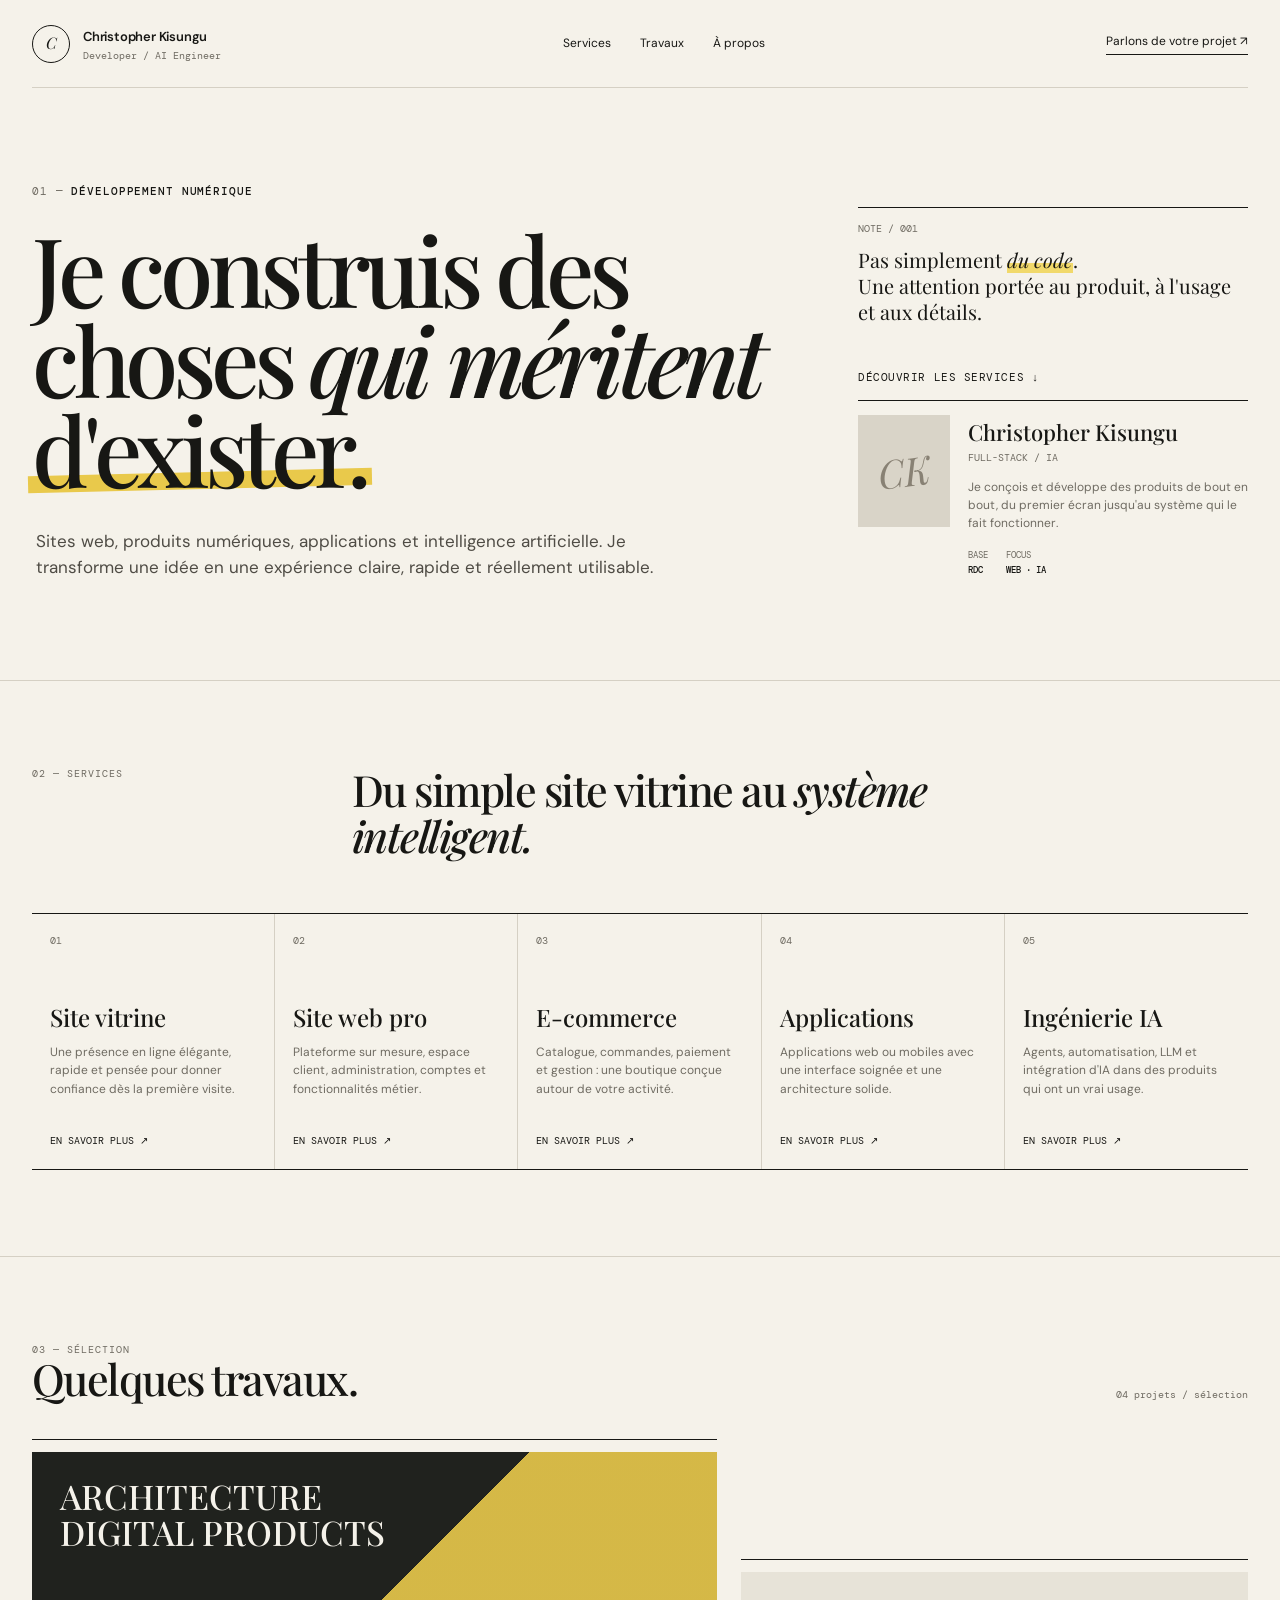
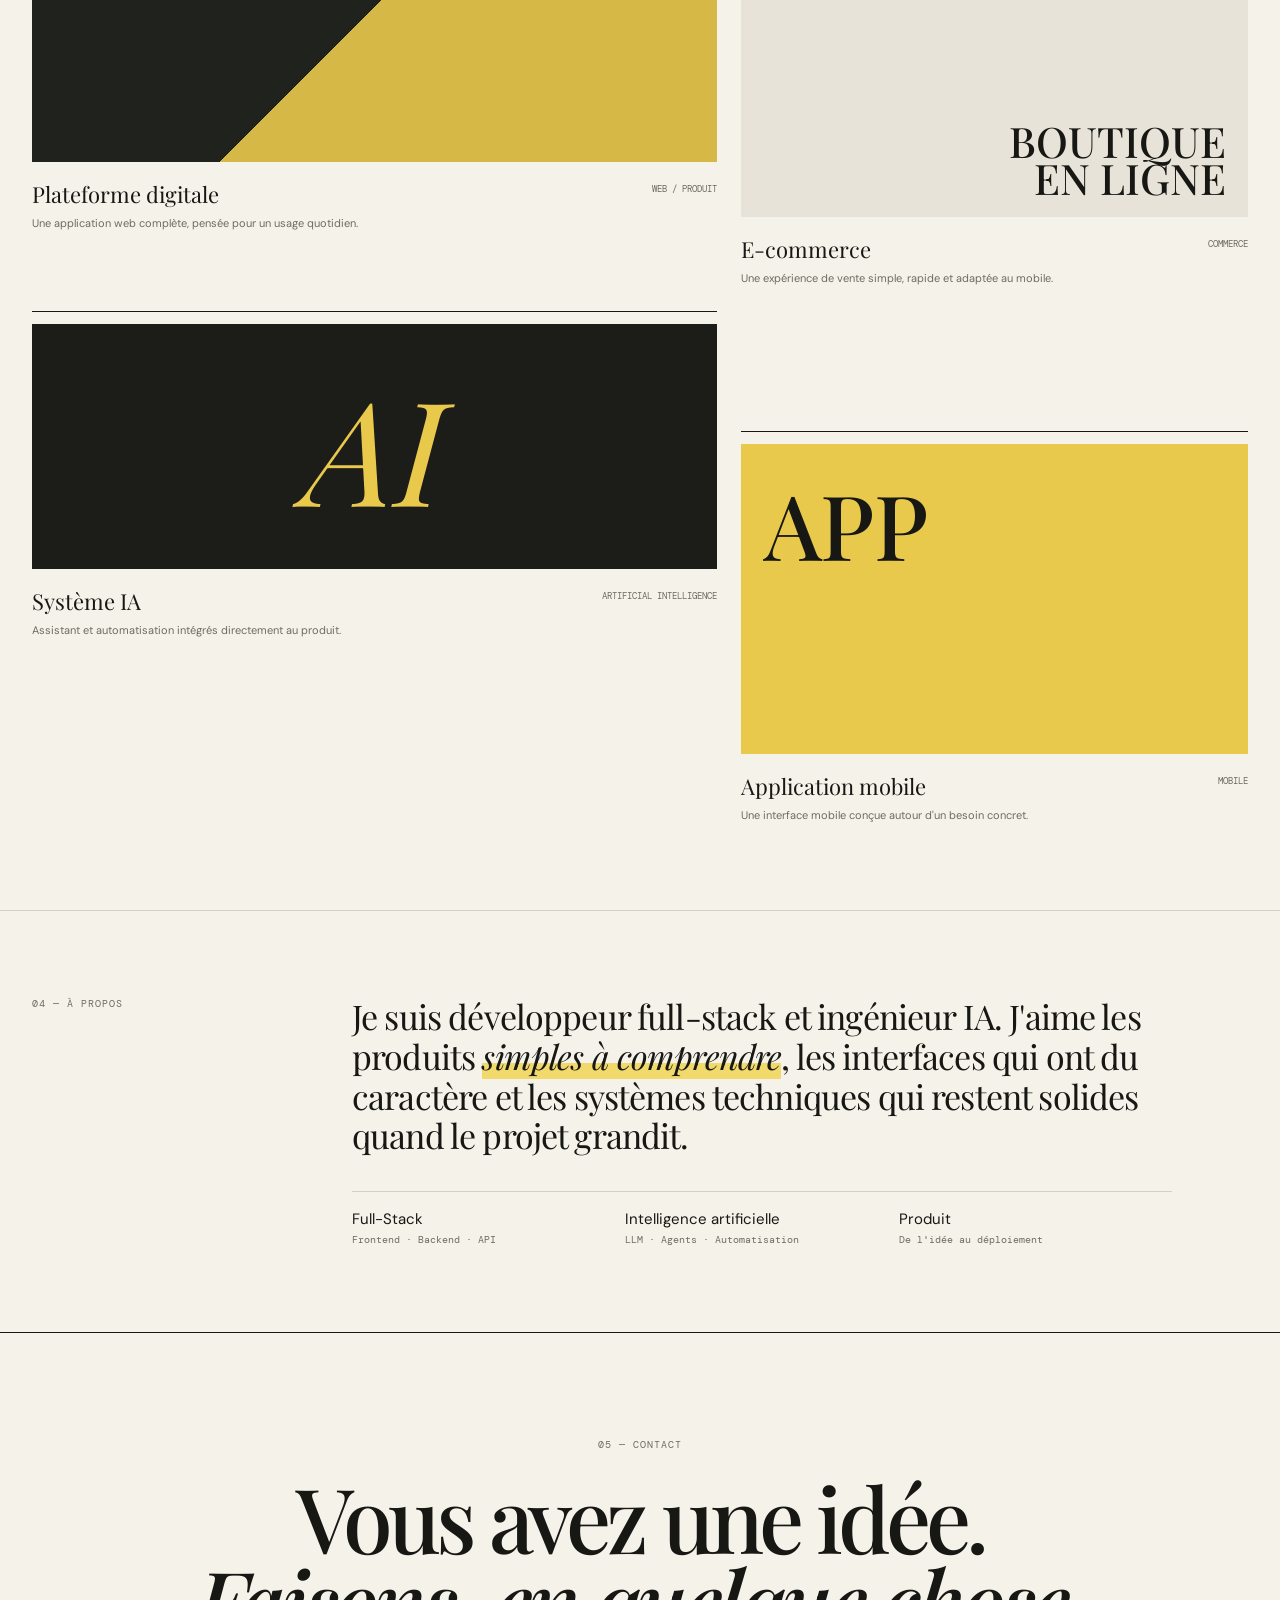
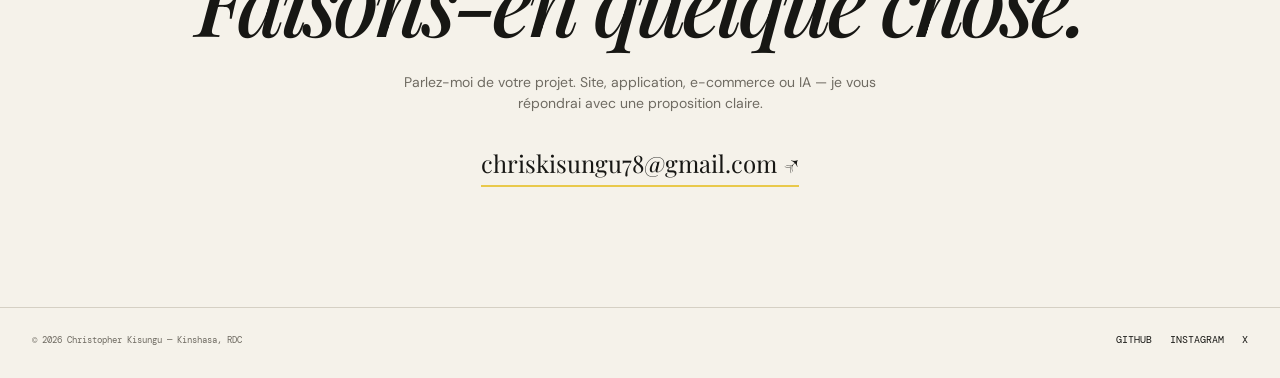
==== index.html @ 14d4ccf5 "feat: 0.1" ====
<!DOCTYPE html>
<html lang="fr">
<head>
<meta charset="UTF-8">
<meta name="viewport" content="width=device-width, initial-scale=1.0">
<meta name="description" content="Christopher Kisungu — Développeur & Ingénieur IA. Sites web, e-commerce, applications et systèmes intelligents.">
<title>Christopher Kisungu — Developer & AI Engineer</title>
<link rel="preconnect" href="https://fonts.googleapis.com">
<link rel="preconnect" href="https://fonts.gstatic.com" crossorigin>
<link href="https://fonts.googleapis.com/css2?family=DM+Mono:wght@400;500&family=DM+Sans:wght@400;500;600&family=Playfair+Display:ital,wght@0,500;0,600;1,500;1,600&display=swap" rel="stylesheet">
<link rel="stylesheet" href="/services/styles.css">
</head>
<body>

<header class="container nav">
  <a href="#" class="signature">
    <span class="monogram">C</span>
    <span><strong>Christopher Kisungu</strong><span>Developer / AI Engineer</span></span>
  </a>
  <nav class="navlinks">
    <a href="#services">Services</a>
    <a href="#work">Travaux</a>
    <a href="#about">À propos</a>
  </nav>
  <a class="nav-contact" href="#contact">Parlons de votre projet ↗</a>
</header>

<main>
  <section class="container hero">
    <div class="hero-grid">
      <div>
        <div class="overline">01 — <b>Développement numérique</b></div>
        <h1>Je construis des choses <em>qui méritent</em> <span class="highlight">d'exister.</span></h1>
        <p class="intro">
          Sites web, produits numériques, applications et intelligence artificielle.
          Je transforme une idée en une expérience claire, rapide et réellement utilisable.
        </p>
      </div>

      <aside class="hero-side">
        <div class="note">
          <div class="num">NOTE / 001</div>
          <p>Pas simplement <em>du code</em>.<br>Une attention portée au produit, à l'usage et aux détails.</p>
        </div>
        <a class="arrow-link" href="#services">Découvrir les services ↓</a>
        <div class="profile-wrap">
          <div class="profile">
            <div class="portrait"></div>
            <div>
              <h2>Christopher Kisungu</h2>
              <div class="role">Full-Stack / IA</div>
              <p>Je conçois et développe des produits de bout en bout, du premier écran jusqu'au système qui le fait fonctionner.</p>
              <div class="profile-meta">
                <div>BASE<strong>RDC</strong></div>
                <div>FOCUS<strong>WEB · IA</strong></div>
              </div>
            </div>
          </div>
        </div>
      </aside>
    </div>
  </section>

  <section class="section" id="services">
    <div class="container">
      <div class="section-intro">
        <div class="label">02 — Services</div>
        <h2 class="section-title">Du simple site vitrine au <em>système intelligent.</em></h2>
      </div>

      <div class="services">
        <article class="service">
          <div class="service-num">01</div>
          <h3>Site vitrine</h3>
          <p>Une présence en ligne élégante, rapide et pensée pour donner confiance dès la première visite.</p>
          <div class="service-link"><a href="services/site-vitrine.html">EN SAVOIR PLUS ↗</a></div>
        </article>
        <article class="service">
          <div class="service-num">02</div>
          <h3>Site web pro</h3>
          <p>Plateforme sur mesure, espace client, administration, comptes et fonctionnalités métier.</p>
          <div class="service-link"><a href="services/site-web-pro.html">EN SAVOIR PLUS ↗</a></div>
        </article>
        <article class="service">
          <div class="service-num">03</div>
          <h3>E-commerce</h3>
          <p>Catalogue, commandes, paiement et gestion : une boutique conçue autour de votre activité.</p>
          <div class="service-link"><a href="services/e-commerce.html">EN SAVOIR PLUS ↗</a></div>
        </article>
        <article class="service">
          <div class="service-num">04</div>
          <h3>Applications</h3>
          <p>Applications web ou mobiles avec une interface soignée et une architecture solide.</p>
          <div class="service-link"><a href="services/applications.html">EN SAVOIR PLUS ↗</a></div>
        </article>
        <article class="service">
          <div class="service-num">05</div>
          <h3>Ingénierie IA</h3>
          <p>Agents, automatisation, LLM et intégration d'IA dans des produits qui ont un vrai usage.</p>
          <div class="service-link"><a href="services/ingenierie-ia.html">EN SAVOIR PLUS ↗</a></div>
        </article>
      </div>
    </div>
  </section>

  <section class="section" id="work">
    <div class="container">
      <div class="work-head">
        <div>
          <div class="label">03 — Sélection</div>
          <h2 class="section-title">Quelques travaux.</h2>
        </div>
        <div class="work-count">04 projets / sélection</div>
      </div>

      <div class="projects">
        <article class="project">
          <div class="project-art art-one"></div>
          <div class="project-info">
            <div><div class="project-title">Plateforme digitale</div><div class="project-desc">Une application web complète, pensée pour un usage quotidien.</div></div>
            <div class="project-type">Web / Produit</div>
          </div>
        </article>
        <article class="project">
          <div class="project-art art-two"></div>
          <div class="project-info">
            <div><div class="project-title">E-commerce</div><div class="project-desc">Une expérience de vente simple, rapide et adaptée au mobile.</div></div>
            <div class="project-type">Commerce</div>
          </div>
        </article>
        <article class="project">
          <div class="project-art art-three"></div>
          <div class="project-info">
            <div><div class="project-title">Système IA</div><div class="project-desc">Assistant et automatisation intégrés directement au produit.</div></div>
            <div class="project-type">Artificial intelligence</div>
          </div>
        </article>
        <article class="project">
          <div class="project-art art-four"></div>
          <div class="project-info">
            <div><div class="project-title">Application mobile</div><div class="project-desc">Une interface mobile conçue autour d'un besoin concret.</div></div>
            <div class="project-type">Mobile</div>
          </div>
        </article>
      </div>
    </div>
  </section>

  <section class="section" id="about">
    <div class="container about">
      <div class="label">04 — À propos</div>
      <div class="about-copy">
        <p>
          Je suis développeur full-stack et ingénieur IA. J'aime les produits
          <em>simples à comprendre</em>, les interfaces qui ont du caractère et
          les systèmes techniques qui restent solides quand le projet grandit.
        </p>
        <div class="facts">
          <div class="fact"><strong>Full-Stack</strong>Frontend · Backend · API</div>
          <div class="fact"><strong>Intelligence artificielle</strong>LLM · Agents · Automatisation</div>
          <div class="fact"><strong>Produit</strong>De l'idée au déploiement</div>
        </div>
      </div>
    </div>
  </section>

  <section class="contact" id="contact">
    <div class="container">
      <div class="label">05 — Contact</div>
      <h2>Vous avez une idée.<br><em>Faisons-en quelque chose.</em></h2>
      <p class="contact-copy">Parlez-moi de votre projet. Site, application, e-commerce ou IA — je vous répondrai avec une proposition claire.</p>
      <a class="email" href="mailto:chriskisungu78@gmail.com">chriskisungu78@gmail.com ↗</a>
    </div>
  </section>
</main>

<footer>
  <div class="container footer">
    <small>© <span id="year"></span> Christopher Kisungu — Kinshasa, RDC</small>
    <div class="socials">
      <a href="https://github.com/CNKtony">GITHUB</a>
      <a href="https://instagram.com/cnk__officiel?stkn=bmsyendseTdzcDN6&utm_-source=qr">INSTAGRAM</a>
      <a href="https://x.com/chris__cnk?s=11">X</a>
    </div>
  </div>
</footer>

<script>document.getElementById("year").textContent=new Date().getFullYear();</script>
</body>
</html>
---- services/styles.css ----
:root{
  --paper:#f5f2ea;
  --paper2:#ebe7dc;
  --ink:#171714;
  --soft:#6f6b62;
  --line:#d5d0c4;
  --yellow:#e9c94b;
  --yellow2:#f1d96b;
  --serif:"Playfair Display", Georgia, serif;
  --sans:"DM Sans", Arial, sans-serif;
  --mono:"DM Mono", monospace;
  --max:1240px;
}
*{box-sizing:border-box}
html{scroll-behavior:smooth}
body{
  margin:0;background:var(--paper);color:var(--ink);
  font-family:var(--sans);font-size:15px;line-height:1.55;
}
a{color:inherit;text-decoration:none}::selection{background:var(--yellow);color:var(--ink)}
.container{width:min(var(--max),calc(100% - 64px));margin:auto}

/* NAV */
.nav{
  height:88px;display:flex;align-items:center;justify-content:space-between;
  border-bottom:1px solid var(--line);
}
.signature{display:flex;align-items:center;gap:13px}
.monogram{
  width:38px;height:38px;border:1.5px solid var(--ink);border-radius:50%;
  display:grid;place-items:center;font-family:var(--serif);font-size:16px;font-style:italic;
}
.signature strong{font-size:13px;font-weight:600;letter-spacing:-.2px}.signature span span{display:block;color:var(--soft);font:10px var(--mono);margin-top:1px}
.navlinks{display:flex;gap:29px;font-size:12px}
.navlinks a{position:relative}
.navlinks a:after{content:"";position:absolute;left:0;bottom:-7px;width:0;height:1px;background:var(--ink);transition:.25s}
.navlinks a:hover:after{width:100%}
.nav-contact{
  border-bottom:1px solid var(--ink);padding-bottom:3px;font-size:12px
}

/* HERO */
.hero{padding:96px 0 100px}
.hero-grid{display:grid;grid-template-columns:minmax(0,1.35fr) 390px;gap:90px;align-items:end}
.overline{font:11px var(--mono);letter-spacing:.08em;text-transform:uppercase;color:var(--soft);margin-bottom:25px}
.overline b{color:var(--ink);font-weight:500}
.hero h1{
  font-family:var(--serif);font-weight:500;font-size:clamp(55px,7.5vw,105px);
  letter-spacing:-.055em;line-height:.94;margin:0;max-width:880px;
}
.hero h1 em{font-weight:500}
.highlight{
  position:relative;display:inline-block;z-index:0;
}
.highlight:after{
  content:"";position:absolute;z-index:-1;left:-4px;right:-5px;bottom:5px;height:17px;
  background:var(--yellow);transform:rotate(-1.4deg);
}
.intro{
  max-width:620px;margin:34px 0 0 4px;font-size:17px;color:#4f4c45;
}
.hero-side{padding-bottom:4px}
.note{
  border-top:1px solid var(--ink);padding-top:14px;margin-bottom:40px;
}
.note .num{font:10px var(--mono);color:var(--soft);margin-bottom:12px}
.note p{font-family:var(--serif);font-size:20px;line-height:1.3;margin:0}
.note p em{background:linear-gradient(transparent 62%,var(--yellow2) 62%)}
.arrow-link{font:11px var(--mono);text-transform:uppercase;letter-spacing:.05em}
.arrow-link:hover{opacity:.55}

/* PROFILE CARD */
.profile-wrap{margin-top:12px}
.profile{
  display:grid;grid-template-columns:92px 1fr;gap:18px;align-items:start;
  border-top:1px solid var(--ink);padding-top:14px;
}
.portrait{
  width:92px;height:112px;background:#d9d4c8;position:relative;overflow:hidden;
  display:grid;place-items:center;
}
.portrait:before{
  content:"CK";font-family:var(--serif);font-size:39px;font-style:italic;
  color:#888174;transform:rotate(-8deg);
}
.profile h2{font-family:var(--serif);font-size:22px;font-weight:500;margin:0 0 2px}
.profile .role{font:10px var(--mono);color:var(--soft);text-transform:uppercase}
.profile p{font-size:12px;color:var(--soft);margin:14px 0 0;line-height:1.5}
.profile-meta{display:flex;gap:18px;margin-top:17px;font:9px var(--mono);color:var(--soft)}
.profile-meta strong{display:block;color:var(--ink);font-weight:500;margin-top:3px}

/* SERVICES */
.section{border-top:1px solid var(--line);padding:86px 0}
.section-intro{display:grid;grid-template-columns:260px 1fr;gap:60px;margin-bottom:55px}
.label{font:10px var(--mono);text-transform:uppercase;color:var(--soft);letter-spacing:.1em}
.section-title{font-family:var(--serif);font-size:43px;line-height:1.05;font-weight:500;letter-spacing:-.035em;margin:0;max-width:700px}
.section-title em{font-weight:500}
.services{display:grid;grid-template-columns:repeat(5,1fr);border-top:1px solid var(--ink);border-bottom:1px solid var(--ink)}
.service{
  min-height:255px;padding:20px 18px 22px;border-right:1px solid var(--line);
  display:flex;flex-direction:column;transition:.25s;
}
.service:last-child{border-right:0}
.service:hover{background:#eeeadf}
.service-num{font:10px var(--mono);color:var(--soft)}
.service h3{font-family:var(--serif);font-size:24px;font-weight:500;line-height:1.05;margin:58px 0 13px}
.service p{font-size:12px;color:var(--soft);margin:0}
.service-link{margin-top:auto;padding-top:25px;font:10px var(--mono)}

/* WORK */
.work-head{display:flex;justify-content:space-between;align-items:end;margin-bottom:38px}
.work-count{font:10px var(--mono);color:var(--soft)}
.projects{display:grid;grid-template-columns:1.15fr .85fr;gap:24px}
.project{border-top:1px solid var(--ink);padding-top:12px}
.project:nth-child(2){margin-top:120px}
.project:nth-child(3){margin-top:0}
.project:nth-child(4){margin-top:120px}
.project-art{
  height:310px;background:#ddd8cc;position:relative;overflow:hidden;
}
.project:nth-child(2) .project-art,.project:nth-child(3) .project-art{height:245px}
.art-one{
  background:
  linear-gradient(135deg,transparent 50%,rgba(233,201,75,.9) 50%),
  #20221e;
}
.art-one:after{
  content:"ARCHITECTURE\A DIGITAL PRODUCTS";
  white-space:pre;font:500 34px/1.05 var(--serif);color:#f5f2ea;
  position:absolute;left:28px;top:27px;
}
.art-two{background:#e7e3d8}
.art-two:after{
  content:"BOUTIQUE\A EN LIGNE";
  white-space:pre;position:absolute;right:22px;bottom:20px;
  font:500 42px/.88 var(--serif);text-align:right;
}
.art-three{background:#1c1c19}
.art-three:after{
  content:"AI";position:absolute;left:50%;top:50%;transform:translate(-50%,-50%);
  font:italic 145px var(--serif);color:var(--yellow);
}
.art-four{background:var(--yellow)}
.art-four:after{
  content:"APP";position:absolute;left:23px;top:20px;font:500 90px var(--serif);
}
.project-info{display:flex;justify-content:space-between;gap:20px;padding:15px 0 0}
.project-title{font-family:var(--serif);font-size:22px}
.project-type{font:9px var(--mono);text-transform:uppercase;color:var(--soft);padding-top:6px}
.project-desc{font-size:11px;color:var(--soft);max-width:350px;margin-top:4px}

/* ABOUT */
.about{display:grid;grid-template-columns:260px 1fr;gap:60px}
.about-copy{max-width:820px}
.about-copy p{font-family:var(--serif);font-size:34px;line-height:1.17;letter-spacing:-.025em;margin:0 0 35px}
.about-copy p em{background:linear-gradient(transparent 66%,var(--yellow2) 66%)}
.facts{display:grid;grid-template-columns:repeat(3,1fr);border-top:1px solid var(--line);padding-top:17px}
.fact{font:10px var(--mono);color:var(--soft)}
.fact strong{display:block;color:var(--ink);font:15px var(--sans);margin-bottom:4px}

/* CONTACT */
.contact{padding:105px 0 120px;text-align:center;border-top:1px solid var(--ink)}
.contact .label{margin-bottom:24px}
.contact h2{
  font-family:var(--serif);font-weight:500;font-size:clamp(50px,7vw,92px);
  line-height:.93;letter-spacing:-.055em;margin:0 auto 30px;max-width:900px
}
.contact h2 em{font-style:italic}
.contact-copy{color:var(--soft);font-size:14px;max-width:500px;margin:auto auto 30px}
.email{
  display:inline-block;font-family:var(--serif);font-size:24px;
  border-bottom:2px solid var(--yellow);padding-bottom:3px;
}
footer{border-top:1px solid var(--line);padding:25px 0 32px}
.footer{display:flex;justify-content:space-between;align-items:center}
.footer small{font:9px var(--mono);color:var(--soft)}
.socials{display:flex;gap:18px;font:10px var(--mono)}
.socials a:hover{text-decoration:underline;text-decoration-thickness:1px}

/* RESPONSIVE */
@media(max-width:950px){
 .container{width:min(var(--max),calc(100% - 36px))}
 .navlinks{display:none}
 .hero-grid{grid-template-columns:1fr;gap:45px}
 .hero{padding:70px 0 80px}
 .hero-side{max-width:620px}
 .services{grid-template-columns:repeat(2,1fr)}
 .service:nth-child(2n){border-right:0}
 .service{border-bottom:1px solid var(--line)}
 .service:last-child{border-bottom:0}
 .projects{grid-template-columns:1fr}
 .project:nth-child(2),.project:nth-child(4){margin-top:55px}
 .section-intro,.about{grid-template-columns:1fr;gap:22px}
}
@media(max-width:600px){
 .container{width:calc(100% - 28px)}
 .nav{height:72px}.nav-contact{display:none}
 .hero h1{font-size:52px}.intro{font-size:15px}
 .services{grid-template-columns:1fr}
 .service,.service:nth-child(2n){border-right:0}
 .service{min-height:215px}
 .section{padding:65px 0}
 .section-title{font-size:35px}
 .project-art,.project:nth-child(2) .project-art,.project:nth-child(3) .project-art{height:230px}
 .about-copy p{font-size:27px}
 .facts{grid-template-columns:1fr;gap:18px}
 .footer{align-items:flex-start;flex-direction:column;gap:15px}
}
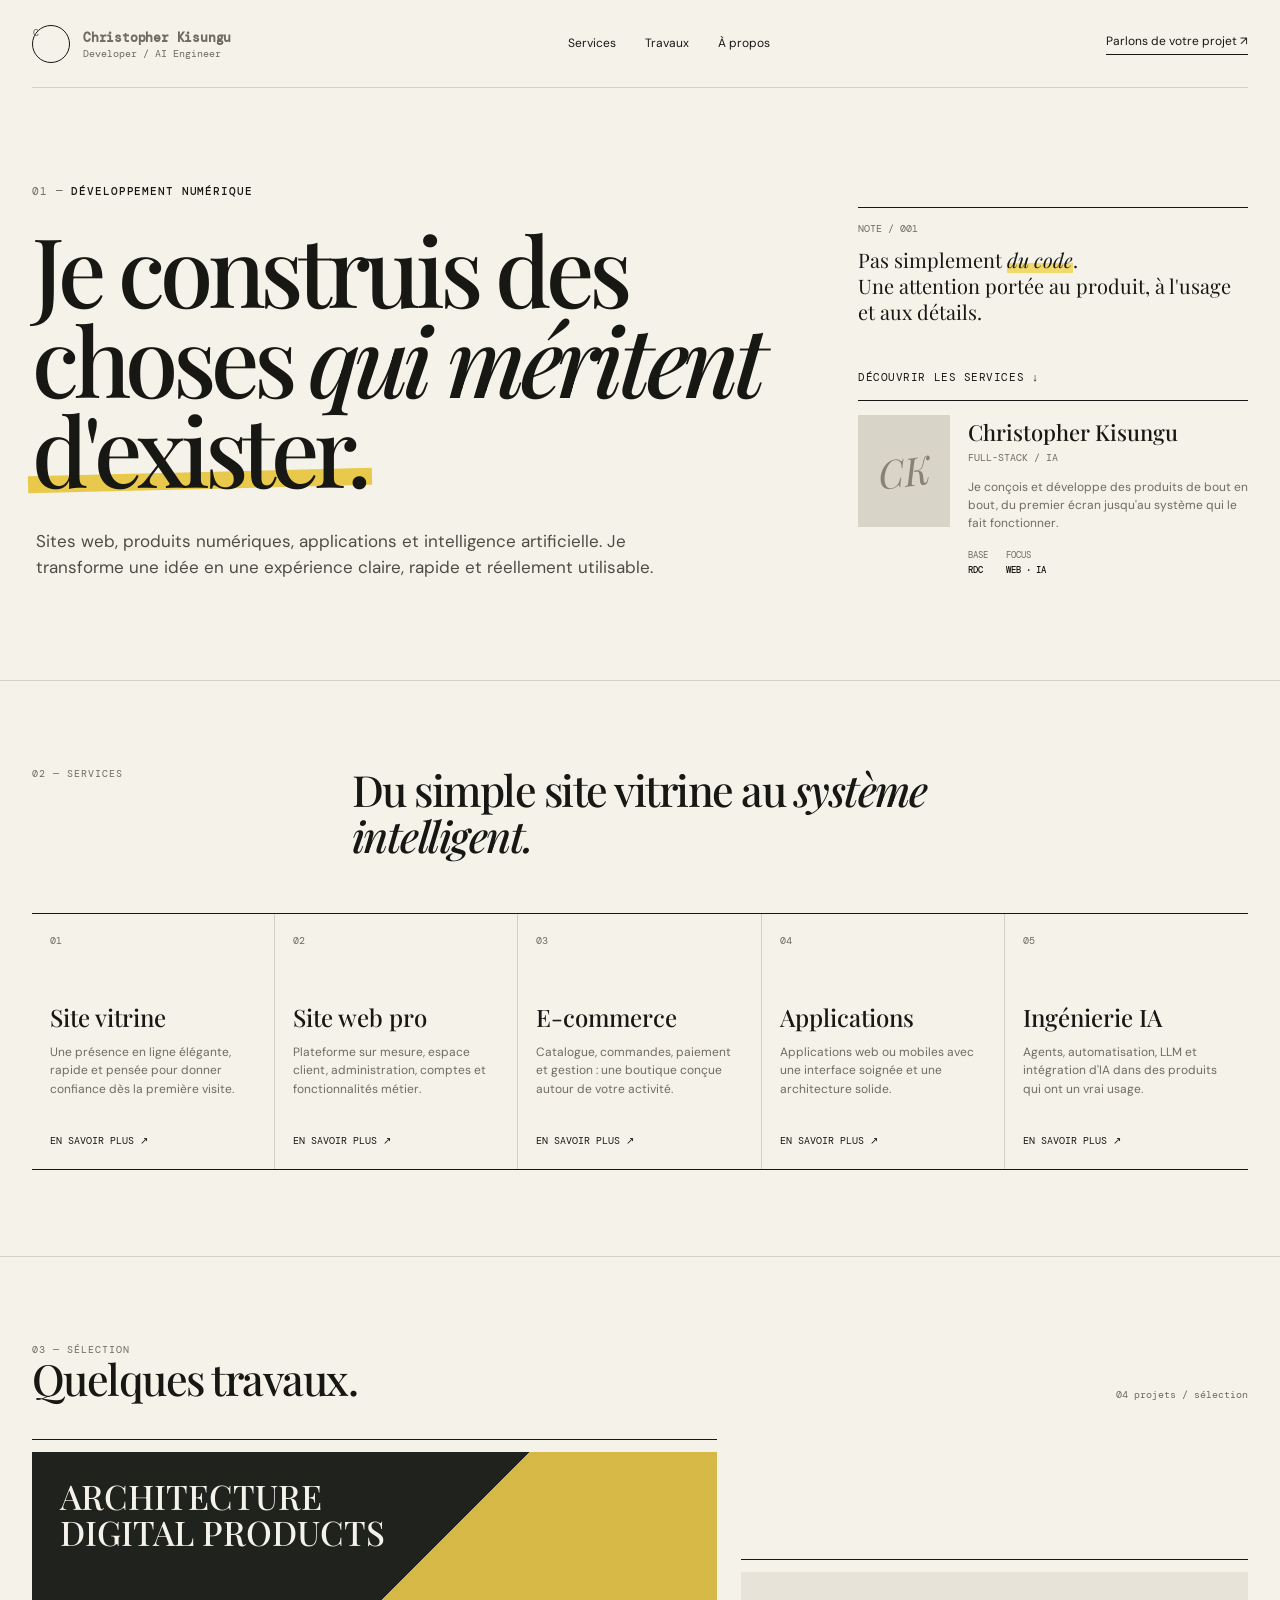
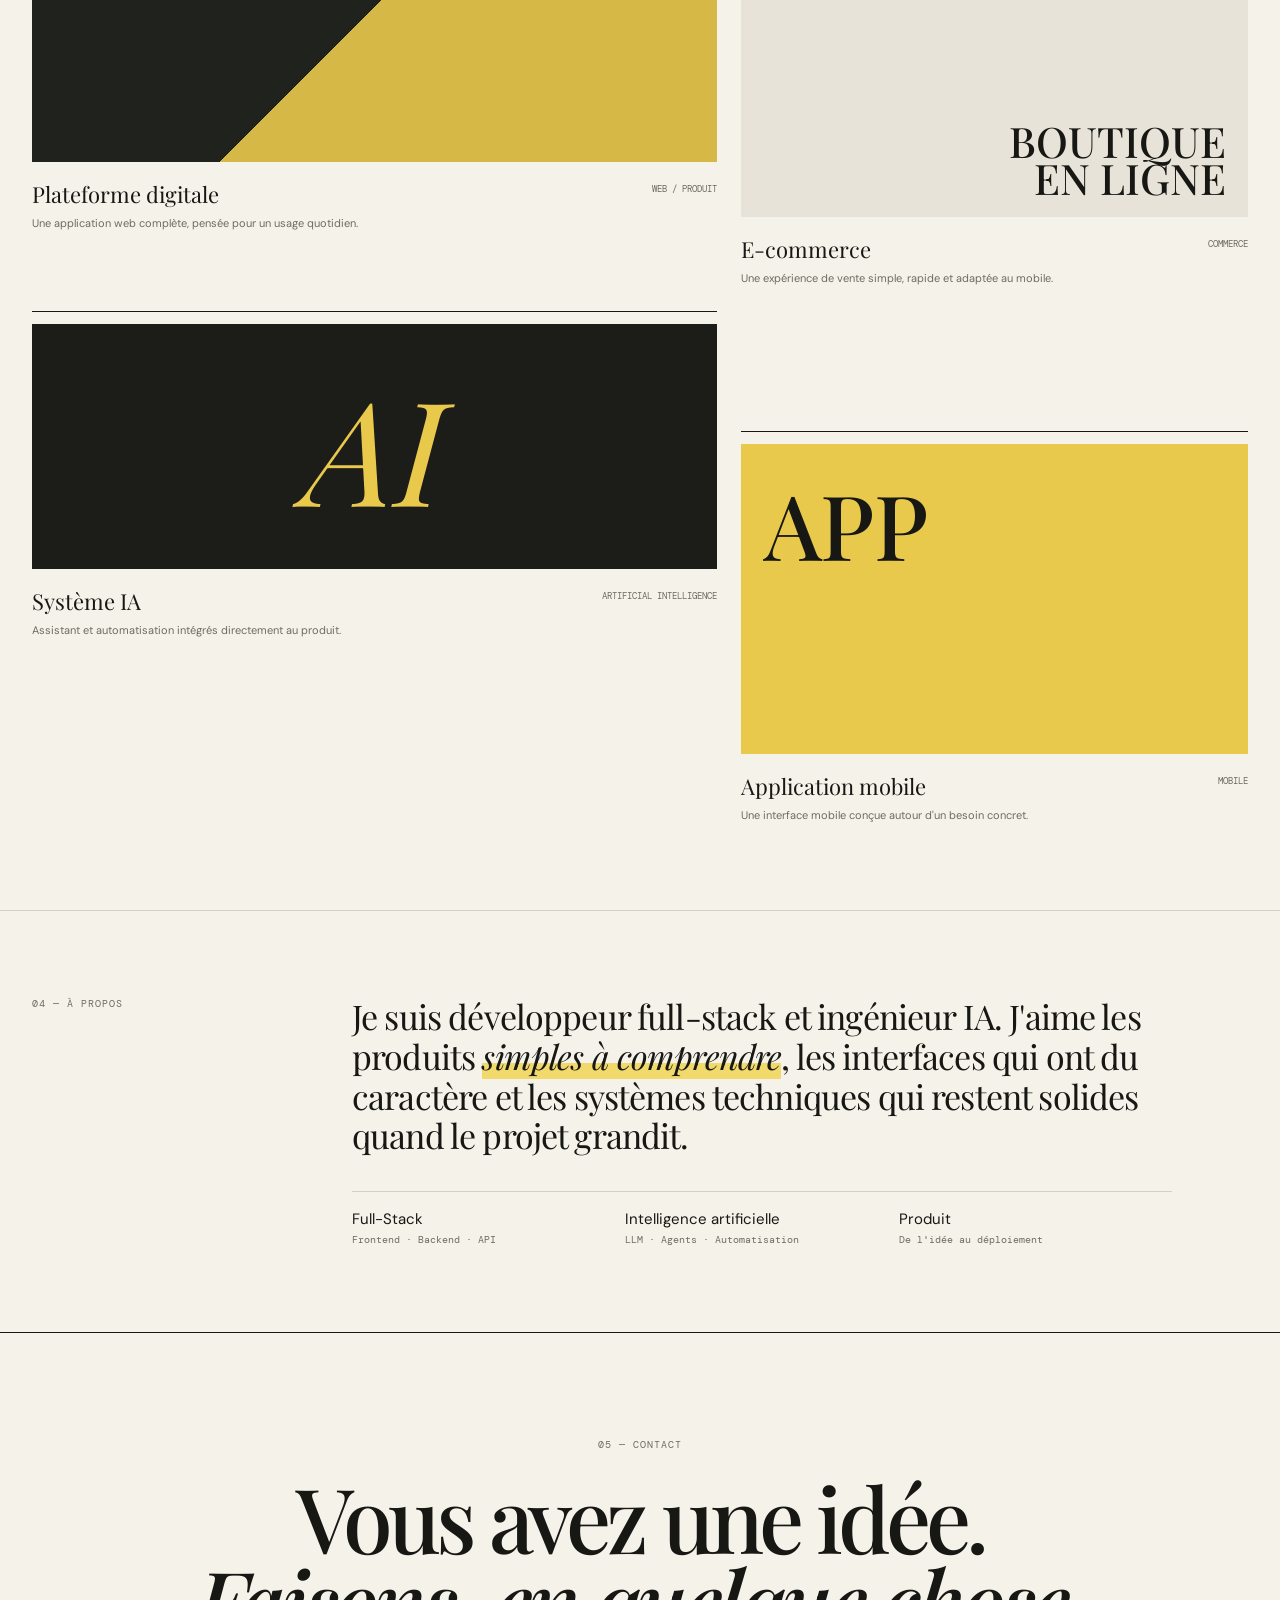
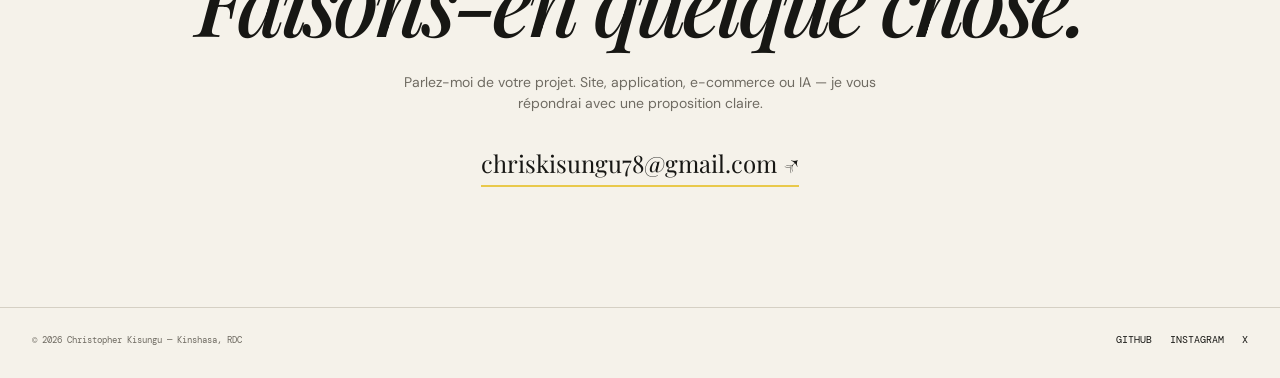
==== commit 347d7373: "Add files via upload" ====
--- a/index.html
+++ b/index.html
@@ -8,7 +8,218 @@
 <link rel="preconnect" href="https://fonts.googleapis.com">
 <link rel="preconnect" href="https://fonts.gstatic.com" crossorigin>
 <link href="https://fonts.googleapis.com/css2?family=DM+Mono:wght@400;500&family=DM+Sans:wght@400;500;600&family=Playfair+Display:ital,wght@0,500;0,600;1,500;1,600&display=swap" rel="stylesheet">
-<link rel="stylesheet" href="/services/styles.css">
+<style>
+:root{
+  --paper:#f5f2ea;
+  --paper2:#ebe7dc;
+  --ink:#171714;
+  --soft:#6f6b62;
+  --line:#d5d0c4;
+  --yellow:#e9c94b;
+  --yellow2:#f1d96b;
+  --serif:"Playfair Display", Georgia, serif;
+  --sans:"DM Sans", Arial, sans-serif;
+  --mono:"DM Mono", monospace;
+  --max:1240px;
+}
+*{box-sizing:border-box}
+html{scroll-behavior:smooth}
+body{
+  margin:0;background:var(--paper);color:var(--ink);
+  font-family:var(--sans);font-size:15px;line-height:1.55;
+}
+a{color:inherit;text-decoration:none}
+::selection{background:var(--yellow);color:var(--ink)}
+.container{width:min(var(--max),calc(100% - 64px));margin:auto}
+
+/* NAV */
+.nav{
+  height:88px;display:flex;align-items:center;justify-content:space-between;
+  border-bottom:1px solid var(--line);
+}
+.signature{display:flex;align-items:center;gap:13px}
+.monogram{
+  width:38px;height:38px;border:1.5px solid var(--ink);border-radius:50%;
+  display:grid;place-items:center;font-family:var(--serif);font-size:16px;font-style:italic;
+}
+.signature strong{font-size:13px;font-weight:600;letter-spacing:-.2px}
+.signature span{display:block;color:var(--soft);font:10px var(--mono);margin-top:1px}
+.navlinks{display:flex;gap:29px;font-size:12px}
+.navlinks a{position:relative}
+.navlinks a:after{content:"";position:absolute;left:0;bottom:-7px;width:0;height:1px;background:var(--ink);transition:.25s}
+.navlinks a:hover:after{width:100%}
+.nav-contact{
+  border-bottom:1px solid var(--ink);padding-bottom:3px;font-size:12px
+}
+
+/* HERO */
+.hero{padding:96px 0 100px}
+.hero-grid{display:grid;grid-template-columns:minmax(0,1.35fr) 390px;gap:90px;align-items:end}
+.overline{font:11px var(--mono);letter-spacing:.08em;text-transform:uppercase;color:var(--soft);margin-bottom:25px}
+.overline b{color:var(--ink);font-weight:500}
+.hero h1{
+  font-family:var(--serif);font-weight:500;font-size:clamp(55px,7.5vw,105px);
+  letter-spacing:-.055em;line-height:.94;margin:0;max-width:880px;
+}
+.hero h1 em{font-weight:500}
+.highlight{
+  position:relative;display:inline-block;z-index:0;
+}
+.highlight:after{
+  content:"";position:absolute;z-index:-1;left:-4px;right:-5px;bottom:5px;height:17px;
+  background:var(--yellow);transform:rotate(-1.4deg);
+}
+.intro{
+  max-width:620px;margin:34px 0 0 4px;font-size:17px;color:#4f4c45;
+}
+.hero-side{padding-bottom:4px}
+.note{
+  border-top:1px solid var(--ink);padding-top:14px;margin-bottom:40px;
+}
+.note .num{font:10px var(--mono);color:var(--soft);margin-bottom:12px}
+.note p{font-family:var(--serif);font-size:20px;line-height:1.3;margin:0}
+.note p em{background:linear-gradient(transparent 62%,var(--yellow2) 62%)}
+.arrow-link{font:11px var(--mono);text-transform:uppercase;letter-spacing:.05em}
+.arrow-link:hover{opacity:.55}
+
+/* PROFILE CARD */
+.profile-wrap{margin-top:12px}
+.profile{
+  display:grid;grid-template-columns:92px 1fr;gap:18px;align-items:start;
+  border-top:1px solid var(--ink);padding-top:14px;
+}
+.portrait{
+  width:92px;height:112px;background:#d9d4c8;position:relative;overflow:hidden;
+  display:grid;place-items:center;
+}
+.portrait:before{
+  content:"CK";font-family:var(--serif);font-size:39px;font-style:italic;
+  color:#888174;transform:rotate(-8deg);
+}
+.profile h2{font-family:var(--serif);font-size:22px;font-weight:500;margin:0 0 2px}
+.profile .role{font:10px var(--mono);color:var(--soft);text-transform:uppercase}
+.profile p{font-size:12px;color:var(--soft);margin:14px 0 0;line-height:1.5}
+.profile-meta{display:flex;gap:18px;margin-top:17px;font:9px var(--mono);color:var(--soft)}
+.profile-meta strong{display:block;color:var(--ink);font-weight:500;margin-top:3px}
+
+/* SERVICES */
+.section{border-top:1px solid var(--line);padding:86px 0}
+.section-intro{display:grid;grid-template-columns:260px 1fr;gap:60px;margin-bottom:55px}
+.label{font:10px var(--mono);text-transform:uppercase;color:var(--soft);letter-spacing:.1em}
+.section-title{font-family:var(--serif);font-size:43px;line-height:1.05;font-weight:500;letter-spacing:-.035em;margin:0;max-width:700px}
+.section-title em{font-weight:500}
+.services{display:grid;grid-template-columns:repeat(5,1fr);border-top:1px solid var(--ink);border-bottom:1px solid var(--ink)}
+.service{
+  min-height:255px;padding:20px 18px 22px;border-right:1px solid var(--line);
+  display:flex;flex-direction:column;transition:.25s;
+}
+.service:last-child{border-right:0}
+.service:hover{background:#eeeadf}
+.service-num{font:10px var(--mono);color:var(--soft)}
+.service h3{font-family:var(--serif);font-size:24px;font-weight:500;line-height:1.05;margin:58px 0 13px}
+.service p{font-size:12px;color:var(--soft);margin:0}
+.service-link{margin-top:auto;padding-top:25px;font:10px var(--mono)}
+
+/* WORK */
+.work-head{display:flex;justify-content:space-between;align-items:end;margin-bottom:38px}
+.work-count{font:10px var(--mono);color:var(--soft)}
+.projects{display:grid;grid-template-columns:1.15fr .85fr;gap:24px}
+.project{border-top:1px solid var(--ink);padding-top:12px}
+.project:nth-child(2){margin-top:120px}
+.project:nth-child(3){margin-top:0}
+.project:nth-child(4){margin-top:120px}
+.project-art{
+  height:310px;background:#ddd8cc;position:relative;overflow:hidden;
+}
+.project:nth-child(2) .project-art,.project:nth-child(3) .project-art{height:245px}
+.art-one{
+  background:
+  linear-gradient(135deg,transparent 50%,rgba(233,201,75,.9) 50%),
+  #20221e;
+}
+.art-one:after{
+  content:"ARCHITECTURE\A DIGITAL PRODUCTS";
+  white-space:pre;font:500 34px/1.05 var(--serif);color:#f5f2ea;
+  position:absolute;left:28px;top:27px;
+}
+.art-two{background:#e7e3d8}
+.art-two:after{
+  content:"BOUTIQUE\A EN LIGNE";
+  white-space:pre;position:absolute;right:22px;bottom:20px;
+  font:500 42px/.88 var(--serif);text-align:right;
+}
+.art-three{background:#1c1c19}
+.art-three:after{
+  content:"AI";position:absolute;left:50%;top:50%;transform:translate(-50%,-50%);
+  font:italic 145px var(--serif);color:var(--yellow);
+}
+.art-four{background:var(--yellow)}
+.art-four:after{
+  content:"APP";position:absolute;left:23px;top:20px;font:500 90px var(--serif);
+}
+.project-info{display:flex;justify-content:space-between;gap:20px;padding:15px 0 0}
+.project-title{font-family:var(--serif);font-size:22px}
+.project-type{font:9px var(--mono);text-transform:uppercase;color:var(--soft);padding-top:6px}
+.project-desc{font-size:11px;color:var(--soft);max-width:350px;margin-top:4px}
+
+/* ABOUT */
+.about{display:grid;grid-template-columns:260px 1fr;gap:60px}
+.about-copy{max-width:820px}
+.about-copy p{font-family:var(--serif);font-size:34px;line-height:1.17;letter-spacing:-.025em;margin:0 0 35px}
+.about-copy p em{background:linear-gradient(transparent 66%,var(--yellow2) 66%)}
+.facts{display:grid;grid-template-columns:repeat(3,1fr);border-top:1px solid var(--line);padding-top:17px}
+.fact{font:10px var(--mono);color:var(--soft)}
+.fact strong{display:block;color:var(--ink);font:15px var(--sans);margin-bottom:4px}
+
+/* CONTACT */
+.contact{padding:105px 0 120px;text-align:center;border-top:1px solid var(--ink)}
+.contact .label{margin-bottom:24px}
+.contact h2{
+  font-family:var(--serif);font-weight:500;font-size:clamp(50px,7vw,92px);
+  line-height:.93;letter-spacing:-.055em;margin:0 auto 30px;max-width:900px
+}
+.contact h2 em{font-style:italic}
+.contact-copy{color:var(--soft);font-size:14px;max-width:500px;margin:auto auto 30px}
+.email{
+  display:inline-block;font-family:var(--serif);font-size:24px;
+  border-bottom:2px solid var(--yellow);padding-bottom:3px;
+}
+footer{border-top:1px solid var(--line);padding:25px 0 32px}
+.footer{display:flex;justify-content:space-between;align-items:center}
+.footer small{font:9px var(--mono);color:var(--soft)}
+.socials{display:flex;gap:18px;font:10px var(--mono)}
+.socials a:hover{text-decoration:underline;text-decoration-thickness:1px}
+
+/* RESPONSIVE */
+@media(max-width:950px){
+ .container{width:min(var(--max),calc(100% - 36px))}
+ .navlinks{display:none}
+ .hero-grid{grid-template-columns:1fr;gap:45px}
+ .hero{padding:70px 0 80px}
+ .hero-side{max-width:620px}
+ .services{grid-template-columns:repeat(2,1fr)}
+ .service:nth-child(2n){border-right:0}
+ .service{border-bottom:1px solid var(--line)}
+ .service:last-child{border-bottom:0}
+ .projects{grid-template-columns:1fr}
+ .project:nth-child(2),.project:nth-child(4){margin-top:55px}
+ .section-intro,.about{grid-template-columns:1fr;gap:22px}
+}
+@media(max-width:600px){
+ .container{width:calc(100% - 28px)}
+ .nav{height:72px}.nav-contact{display:none}
+ .hero h1{font-size:52px}.intro{font-size:15px}
+ .services{grid-template-columns:1fr}
+ .service,.service:nth-child(2n){border-right:0}
+ .service{min-height:215px}
+ .section{padding:65px 0}
+ .section-title{font-size:35px}
+ .project-art,.project:nth-child(2) .project-art,.project:nth-child(3) .project-art{height:230px}
+ .about-copy p{font-size:27px}
+ .facts{grid-template-columns:1fr;gap:18px}
+ .footer{align-items:flex-start;flex-direction:column;gap:15px}
+}
+</style>
 </head>
 <body>
 
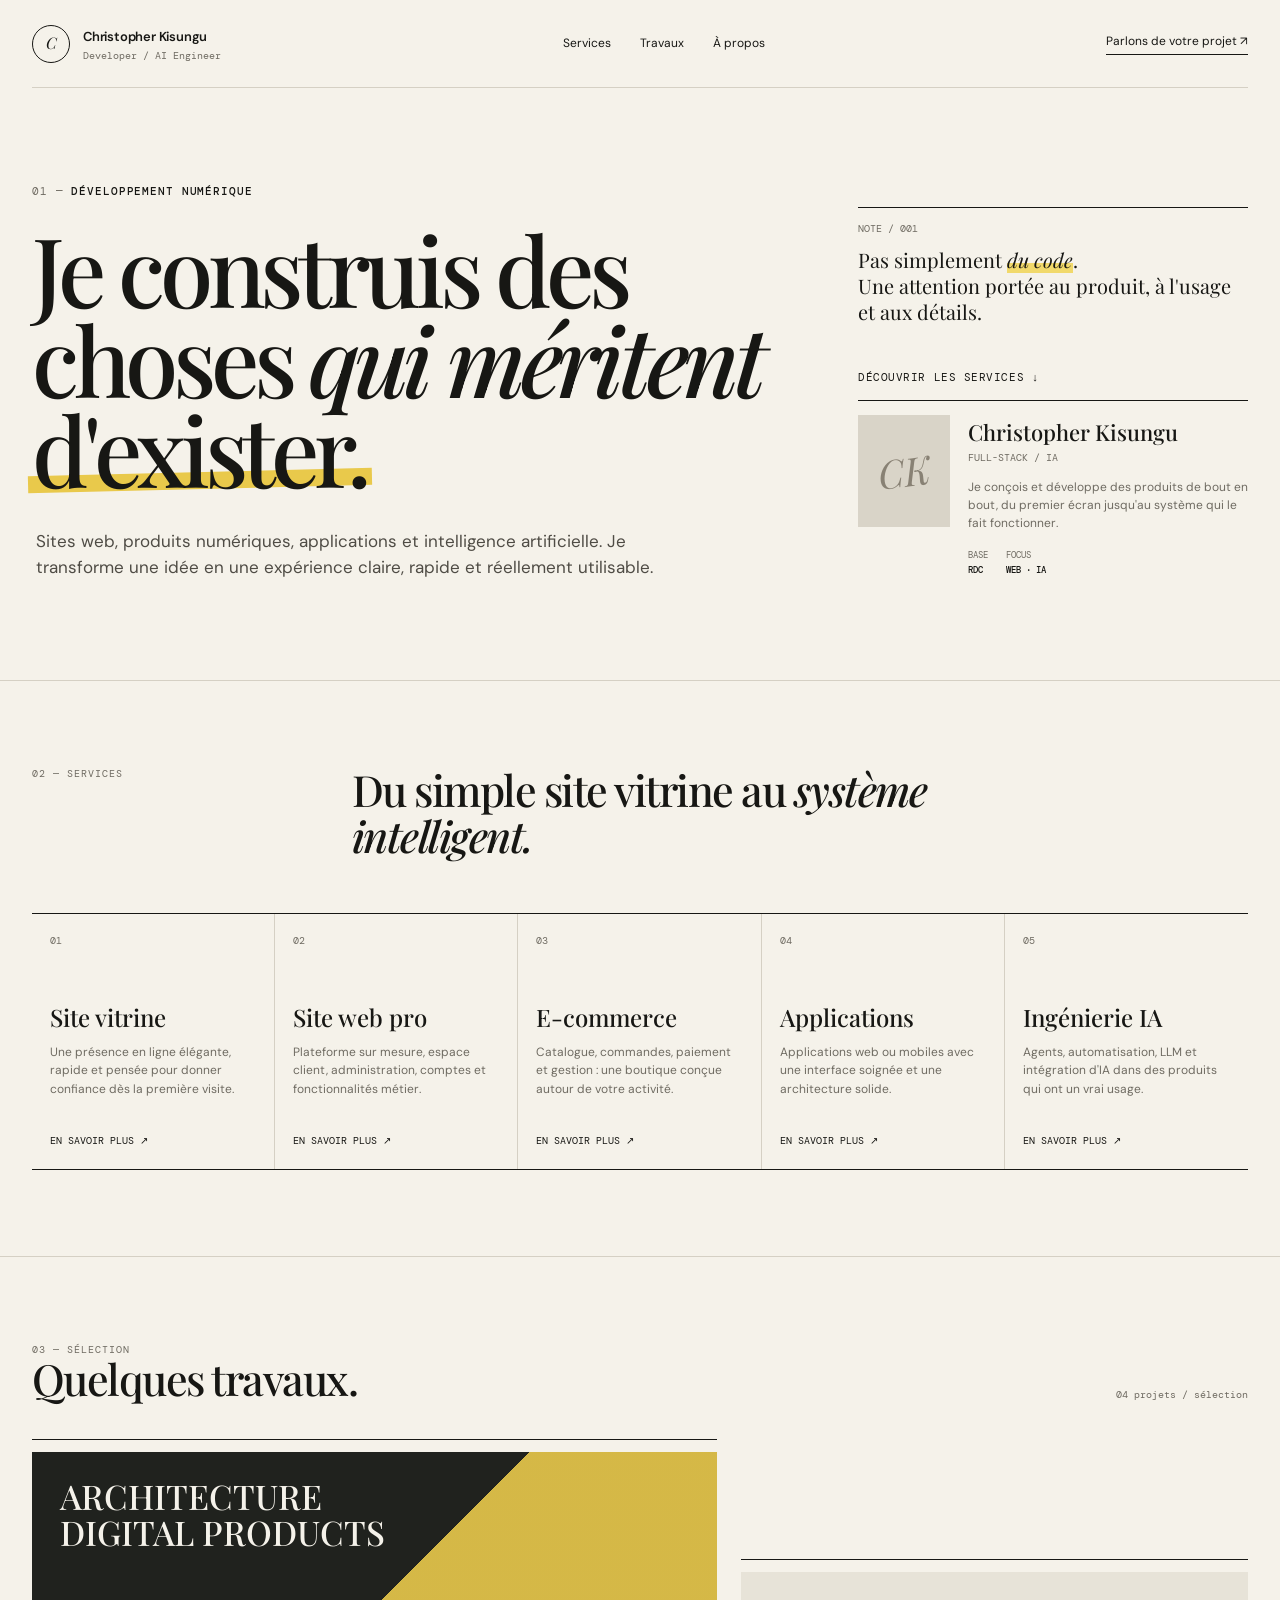
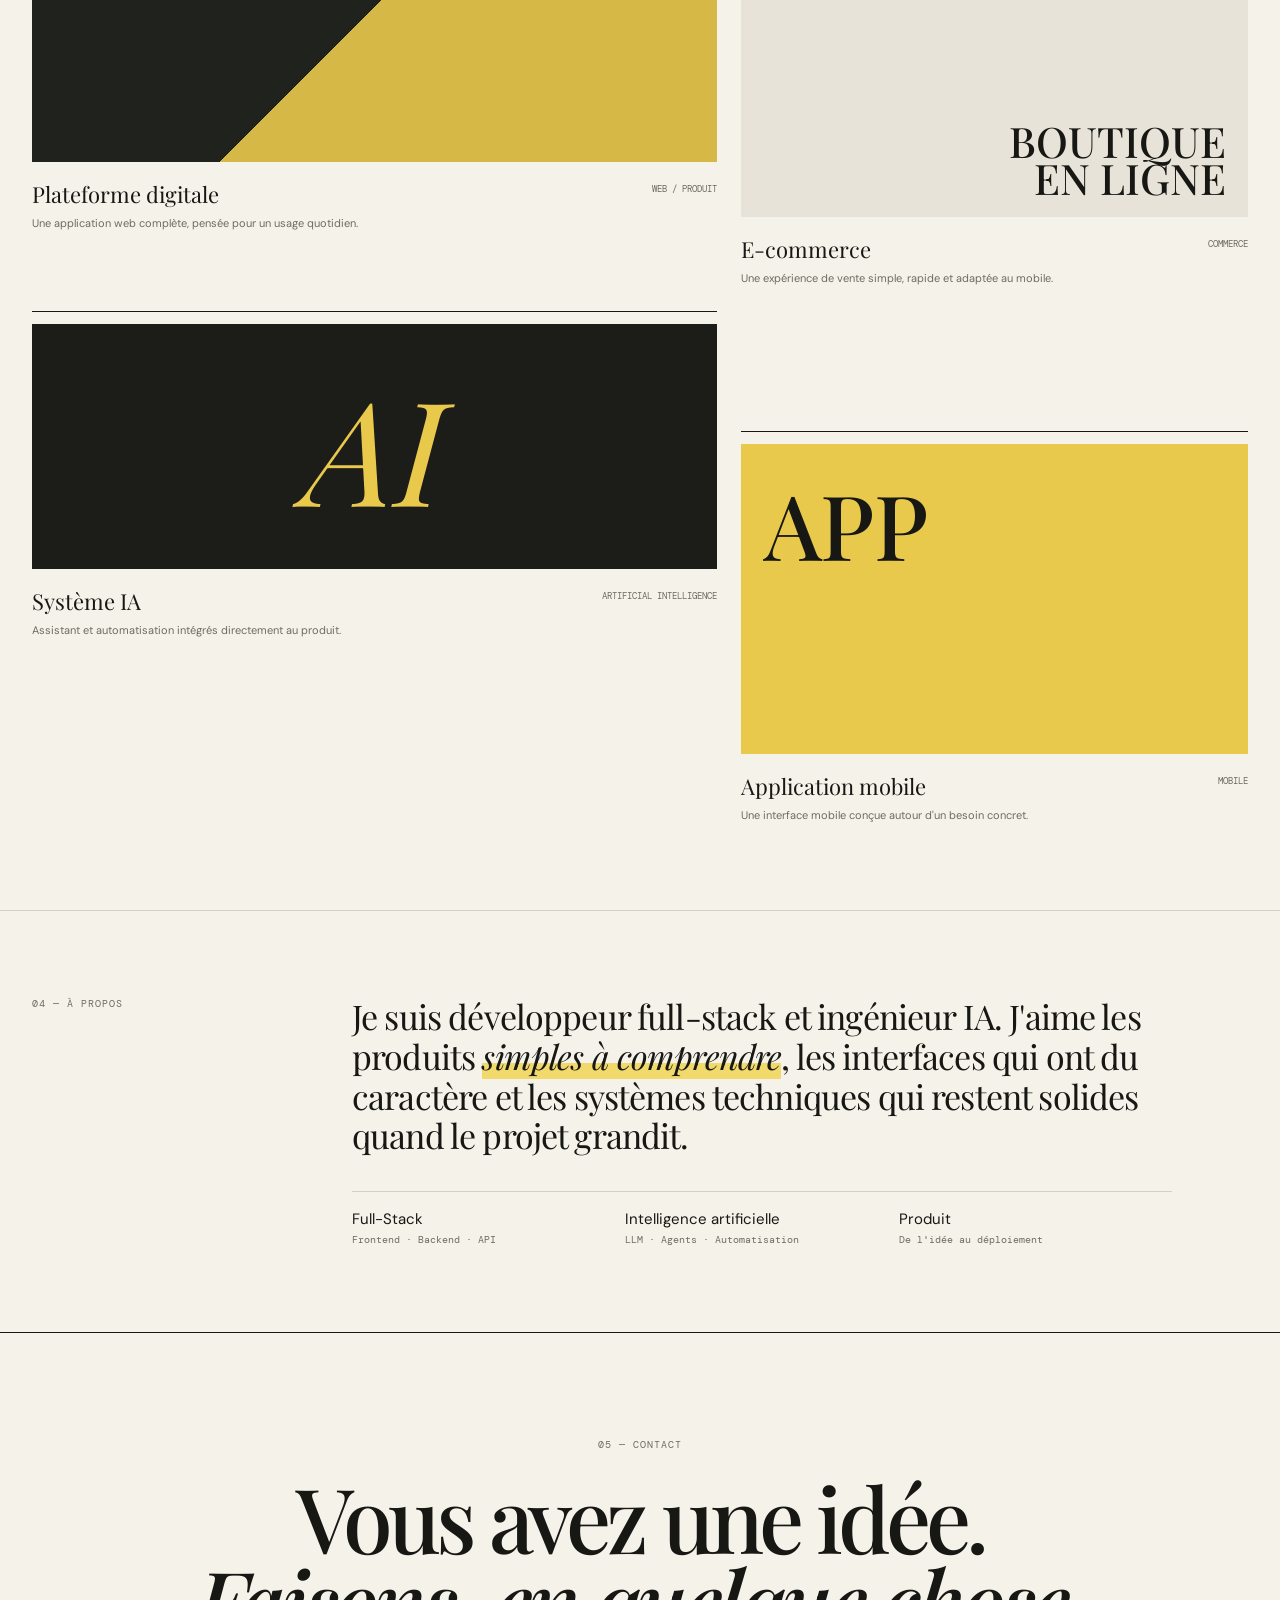
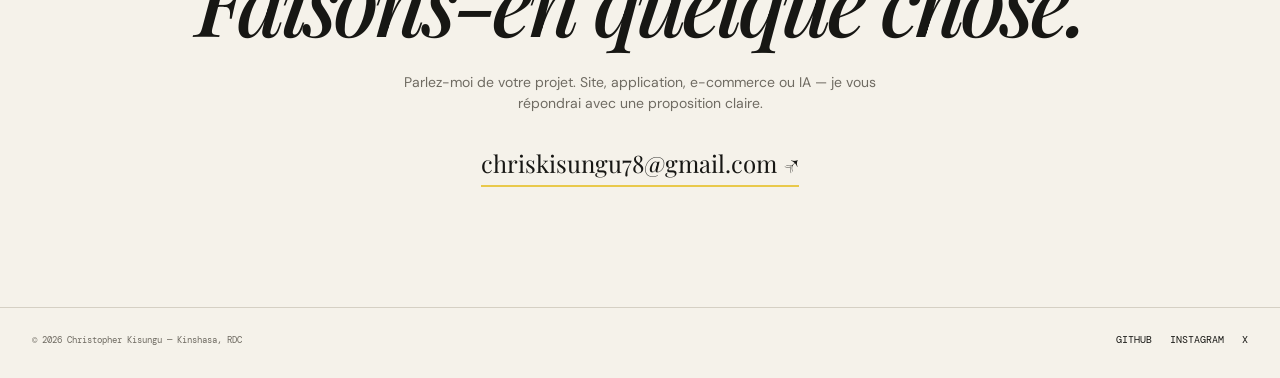
==== commit e1efba60: "Update index.html" ====
--- a/index.html
+++ b/index.html
@@ -43,7 +43,7 @@
   display:grid;place-items:center;font-family:var(--serif);font-size:16px;font-style:italic;
 }
 .signature strong{font-size:13px;font-weight:600;letter-spacing:-.2px}
-.signature span{display:block;color:var(--soft);font:10px var(--mono);margin-top:1px}
+.signature span span{display:block;color:var(--soft);font:10px var(--mono);margin-top:1px}
 .navlinks{display:flex;gap:29px;font-size:12px}
 .navlinks a{position:relative}
 .navlinks a:after{content:"";position:absolute;left:0;bottom:-7px;width:0;height:1px;background:var(--ink);transition:.25s}
@@ -398,4 +398,4 @@
 
 <script>document.getElementById("year").textContent=new Date().getFullYear();</script>
 </body>
-</html>+</html>
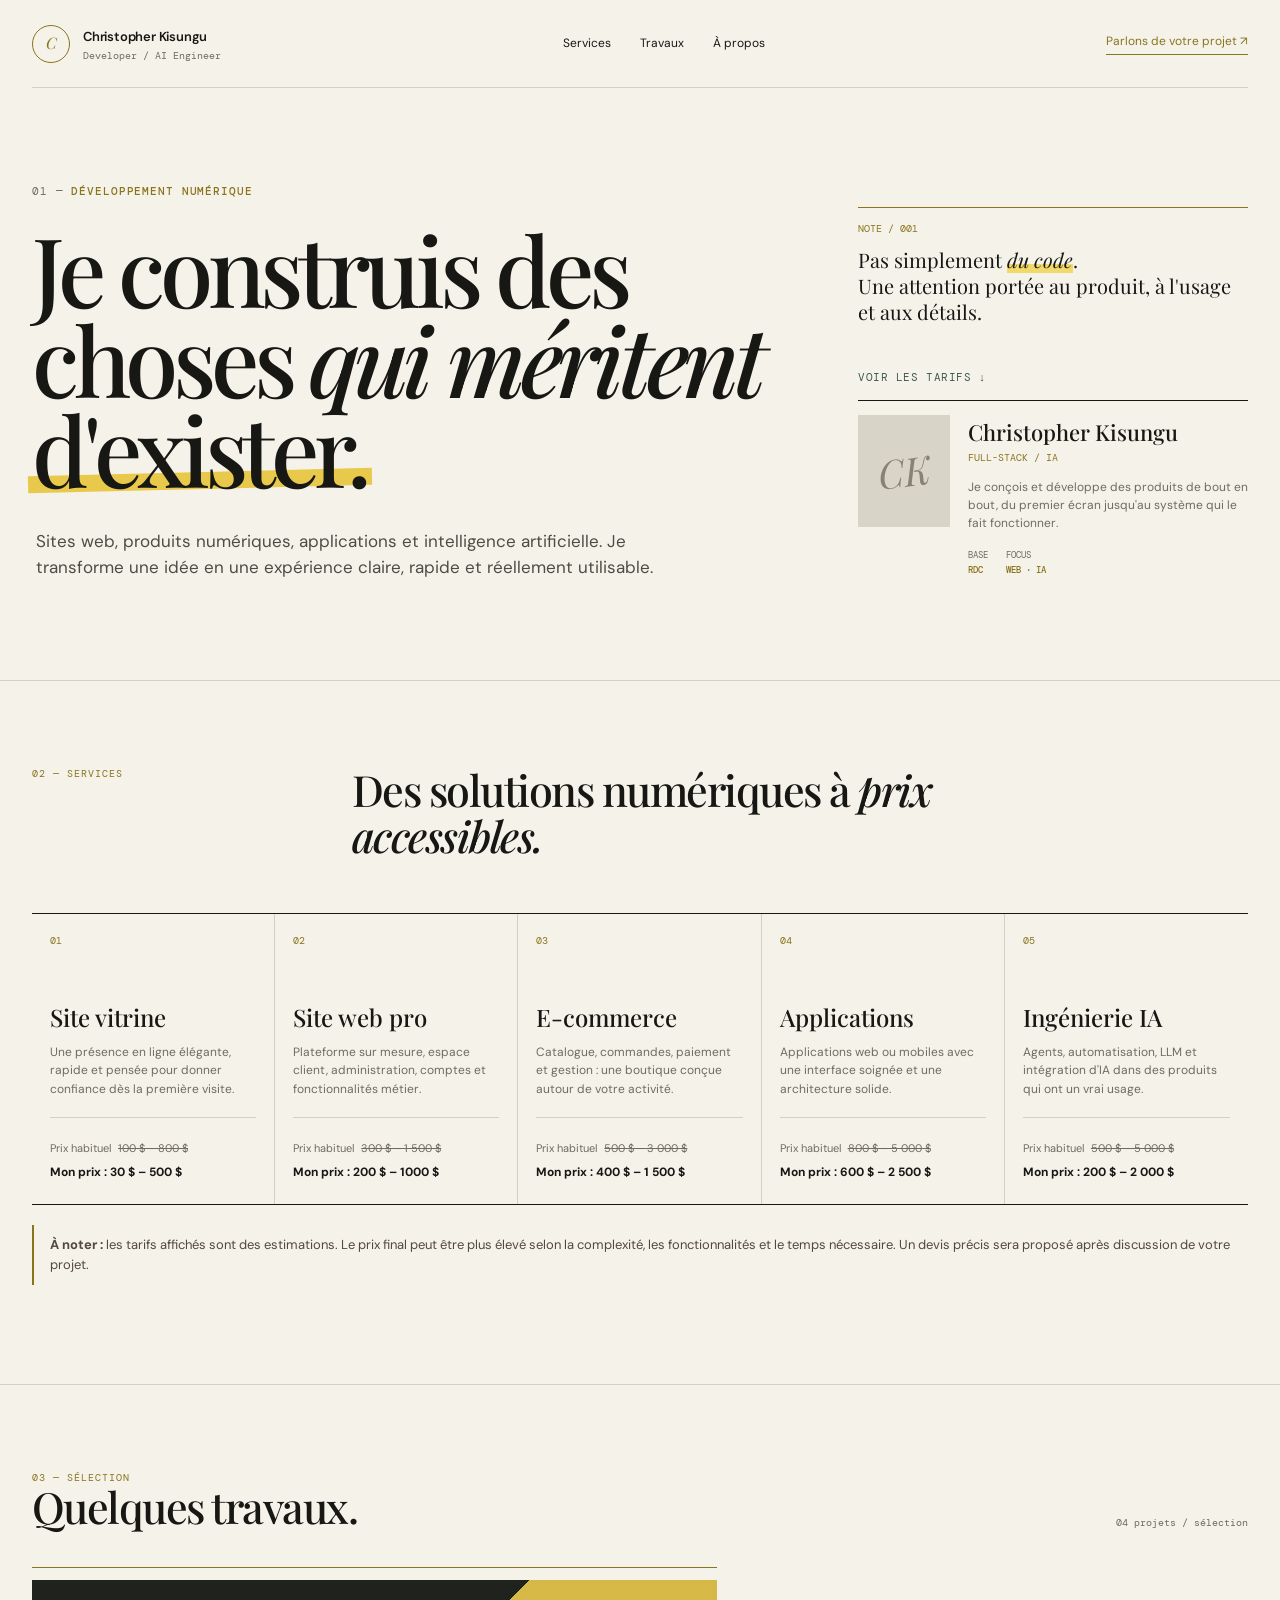
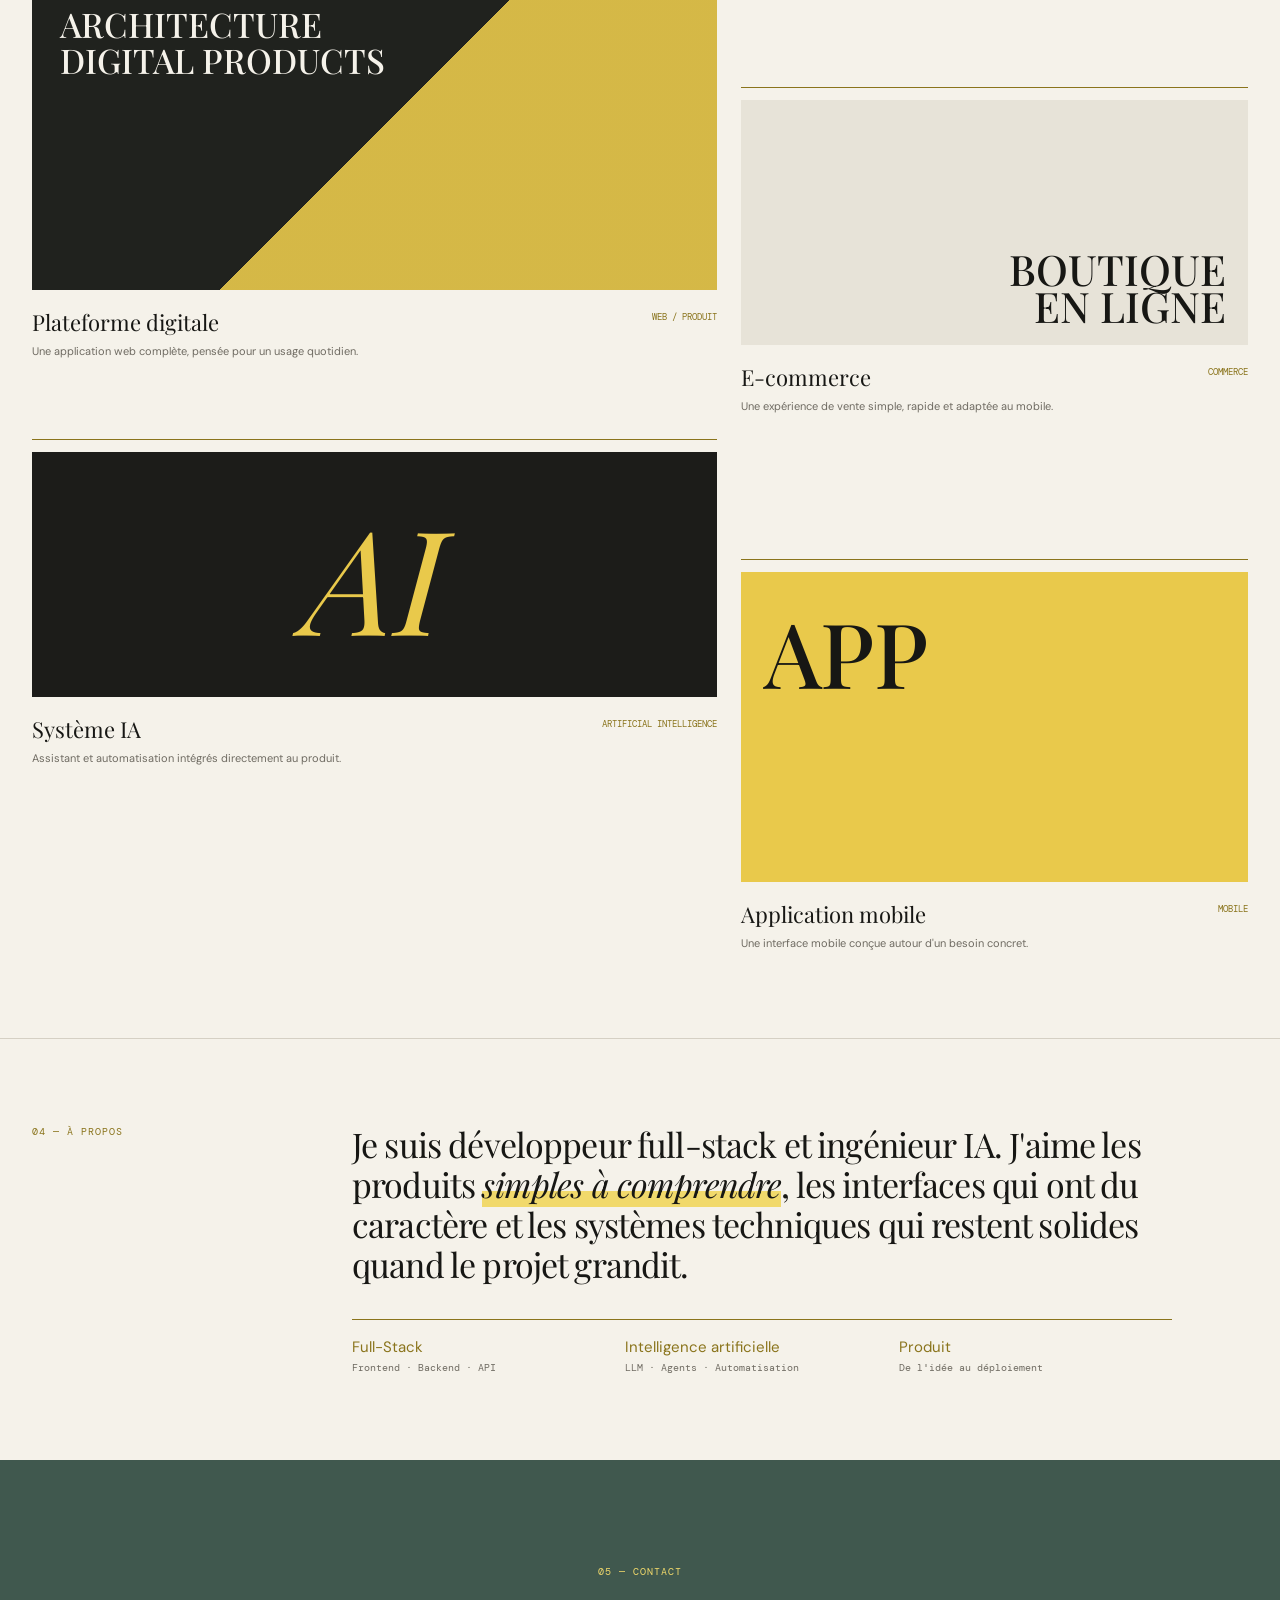
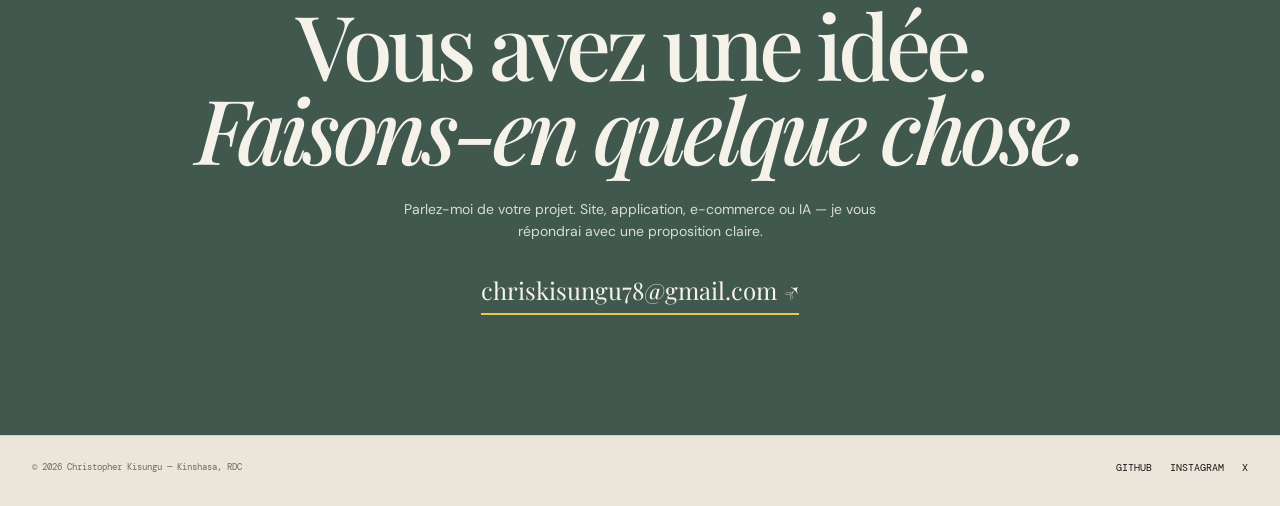
==== commit 1bc2e436: "feat: 0.3" ====
--- a/index.html
+++ b/index.html
@@ -8,217 +8,54 @@
 <link rel="preconnect" href="https://fonts.googleapis.com">
 <link rel="preconnect" href="https://fonts.gstatic.com" crossorigin>
 <link href="https://fonts.googleapis.com/css2?family=DM+Mono:wght@400;500&family=DM+Sans:wght@400;500;600&family=Playfair+Display:ital,wght@0,500;0,600;1,500;1,600&display=swap" rel="stylesheet">
+<link rel="stylesheet" href="styles.css">
 <style>
-:root{
-  --paper:#f5f2ea;
-  --paper2:#ebe7dc;
-  --ink:#171714;
-  --soft:#6f6b62;
-  --line:#d5d0c4;
-  --yellow:#e9c94b;
-  --yellow2:#f1d96b;
-  --serif:"Playfair Display", Georgia, serif;
-  --sans:"DM Sans", Arial, sans-serif;
-  --mono:"DM Mono", monospace;
-  --max:1240px;
-}
-*{box-sizing:border-box}
-html{scroll-behavior:smooth}
-body{
-  margin:0;background:var(--paper);color:var(--ink);
-  font-family:var(--sans);font-size:15px;line-height:1.55;
-}
-a{color:inherit;text-decoration:none}
-::selection{background:var(--yellow);color:var(--ink)}
-.container{width:min(var(--max),calc(100% - 64px));margin:auto}
-
-/* NAV */
-.nav{
-  height:88px;display:flex;align-items:center;justify-content:space-between;
-  border-bottom:1px solid var(--line);
-}
-.signature{display:flex;align-items:center;gap:13px}
-.monogram{
-  width:38px;height:38px;border:1.5px solid var(--ink);border-radius:50%;
-  display:grid;place-items:center;font-family:var(--serif);font-size:16px;font-style:italic;
-}
-.signature strong{font-size:13px;font-weight:600;letter-spacing:-.2px}
-.signature span span{display:block;color:var(--soft);font:10px var(--mono);margin-top:1px}
-.navlinks{display:flex;gap:29px;font-size:12px}
-.navlinks a{position:relative}
-.navlinks a:after{content:"";position:absolute;left:0;bottom:-7px;width:0;height:1px;background:var(--ink);transition:.25s}
-.navlinks a:hover:after{width:100%}
-.nav-contact{
-  border-bottom:1px solid var(--ink);padding-bottom:3px;font-size:12px
-}
-
-/* HERO */
-.hero{padding:96px 0 100px}
-.hero-grid{display:grid;grid-template-columns:minmax(0,1.35fr) 390px;gap:90px;align-items:end}
-.overline{font:11px var(--mono);letter-spacing:.08em;text-transform:uppercase;color:var(--soft);margin-bottom:25px}
-.overline b{color:var(--ink);font-weight:500}
-.hero h1{
-  font-family:var(--serif);font-weight:500;font-size:clamp(55px,7.5vw,105px);
-  letter-spacing:-.055em;line-height:.94;margin:0;max-width:880px;
-}
-.hero h1 em{font-weight:500}
-.highlight{
-  position:relative;display:inline-block;z-index:0;
-}
-.highlight:after{
-  content:"";position:absolute;z-index:-1;left:-4px;right:-5px;bottom:5px;height:17px;
-  background:var(--yellow);transform:rotate(-1.4deg);
-}
-.intro{
-  max-width:620px;margin:34px 0 0 4px;font-size:17px;color:#4f4c45;
-}
-.hero-side{padding-bottom:4px}
-.note{
-  border-top:1px solid var(--ink);padding-top:14px;margin-bottom:40px;
-}
-.note .num{font:10px var(--mono);color:var(--soft);margin-bottom:12px}
-.note p{font-family:var(--serif);font-size:20px;line-height:1.3;margin:0}
-.note p em{background:linear-gradient(transparent 62%,var(--yellow2) 62%)}
-.arrow-link{font:11px var(--mono);text-transform:uppercase;letter-spacing:.05em}
-.arrow-link:hover{opacity:.55}
-
-/* PROFILE CARD */
-.profile-wrap{margin-top:12px}
-.profile{
-  display:grid;grid-template-columns:92px 1fr;gap:18px;align-items:start;
-  border-top:1px solid var(--ink);padding-top:14px;
-}
-.portrait{
-  width:92px;height:112px;background:#d9d4c8;position:relative;overflow:hidden;
-  display:grid;place-items:center;
-}
-.portrait:before{
-  content:"CK";font-family:var(--serif);font-size:39px;font-style:italic;
-  color:#888174;transform:rotate(-8deg);
-}
-.profile h2{font-family:var(--serif);font-size:22px;font-weight:500;margin:0 0 2px}
-.profile .role{font:10px var(--mono);color:var(--soft);text-transform:uppercase}
-.profile p{font-size:12px;color:var(--soft);margin:14px 0 0;line-height:1.5}
-.profile-meta{display:flex;gap:18px;margin-top:17px;font:9px var(--mono);color:var(--soft)}
-.profile-meta strong{display:block;color:var(--ink);font-weight:500;margin-top:3px}
-
-/* SERVICES */
-.section{border-top:1px solid var(--line);padding:86px 0}
-.section-intro{display:grid;grid-template-columns:260px 1fr;gap:60px;margin-bottom:55px}
-.label{font:10px var(--mono);text-transform:uppercase;color:var(--soft);letter-spacing:.1em}
-.section-title{font-family:var(--serif);font-size:43px;line-height:1.05;font-weight:500;letter-spacing:-.035em;margin:0;max-width:700px}
-.section-title em{font-weight:500}
-.services{display:grid;grid-template-columns:repeat(5,1fr);border-top:1px solid var(--ink);border-bottom:1px solid var(--ink)}
-.service{
-  min-height:255px;padding:20px 18px 22px;border-right:1px solid var(--line);
-  display:flex;flex-direction:column;transition:.25s;
-}
-.service:last-child{border-right:0}
-.service:hover{background:#eeeadf}
-.service-num{font:10px var(--mono);color:var(--soft)}
-.service h3{font-family:var(--serif);font-size:24px;font-weight:500;line-height:1.05;margin:58px 0 13px}
-.service p{font-size:12px;color:var(--soft);margin:0}
-.service-link{margin-top:auto;padding-top:25px;font:10px var(--mono)}
-
-/* WORK */
-.work-head{display:flex;justify-content:space-between;align-items:end;margin-bottom:38px}
-.work-count{font:10px var(--mono);color:var(--soft)}
-.projects{display:grid;grid-template-columns:1.15fr .85fr;gap:24px}
-.project{border-top:1px solid var(--ink);padding-top:12px}
-.project:nth-child(2){margin-top:120px}
-.project:nth-child(3){margin-top:0}
-.project:nth-child(4){margin-top:120px}
-.project-art{
-  height:310px;background:#ddd8cc;position:relative;overflow:hidden;
-}
-.project:nth-child(2) .project-art,.project:nth-child(3) .project-art{height:245px}
-.art-one{
-  background:
-  linear-gradient(135deg,transparent 50%,rgba(233,201,75,.9) 50%),
-  #20221e;
-}
-.art-one:after{
-  content:"ARCHITECTURE\A DIGITAL PRODUCTS";
-  white-space:pre;font:500 34px/1.05 var(--serif);color:#f5f2ea;
-  position:absolute;left:28px;top:27px;
-}
-.art-two{background:#e7e3d8}
-.art-two:after{
-  content:"BOUTIQUE\A EN LIGNE";
-  white-space:pre;position:absolute;right:22px;bottom:20px;
-  font:500 42px/.88 var(--serif);text-align:right;
-}
-.art-three{background:#1c1c19}
-.art-three:after{
-  content:"AI";position:absolute;left:50%;top:50%;transform:translate(-50%,-50%);
-  font:italic 145px var(--serif);color:var(--yellow);
-}
-.art-four{background:var(--yellow)}
-.art-four:after{
-  content:"APP";position:absolute;left:23px;top:20px;font:500 90px var(--serif);
-}
-.project-info{display:flex;justify-content:space-between;gap:20px;padding:15px 0 0}
-.project-title{font-family:var(--serif);font-size:22px}
-.project-type{font:9px var(--mono);text-transform:uppercase;color:var(--soft);padding-top:6px}
-.project-desc{font-size:11px;color:var(--soft);max-width:350px;margin-top:4px}
-
-/* ABOUT */
-.about{display:grid;grid-template-columns:260px 1fr;gap:60px}
-.about-copy{max-width:820px}
-.about-copy p{font-family:var(--serif);font-size:34px;line-height:1.17;letter-spacing:-.025em;margin:0 0 35px}
-.about-copy p em{background:linear-gradient(transparent 66%,var(--yellow2) 66%)}
-.facts{display:grid;grid-template-columns:repeat(3,1fr);border-top:1px solid var(--line);padding-top:17px}
-.fact{font:10px var(--mono);color:var(--soft)}
-.fact strong{display:block;color:var(--ink);font:15px var(--sans);margin-bottom:4px}
-
-/* CONTACT */
-.contact{padding:105px 0 120px;text-align:center;border-top:1px solid var(--ink)}
-.contact .label{margin-bottom:24px}
-.contact h2{
-  font-family:var(--serif);font-weight:500;font-size:clamp(50px,7vw,92px);
-  line-height:.93;letter-spacing:-.055em;margin:0 auto 30px;max-width:900px
-}
-.contact h2 em{font-style:italic}
-.contact-copy{color:var(--soft);font-size:14px;max-width:500px;margin:auto auto 30px}
-.email{
-  display:inline-block;font-family:var(--serif);font-size:24px;
-  border-bottom:2px solid var(--yellow);padding-bottom:3px;
-}
-footer{border-top:1px solid var(--line);padding:25px 0 32px}
-.footer{display:flex;justify-content:space-between;align-items:center}
-.footer small{font:9px var(--mono);color:var(--soft)}
-.socials{display:flex;gap:18px;font:10px var(--mono)}
-.socials a:hover{text-decoration:underline;text-decoration-thickness:1px}
-
-/* RESPONSIVE */
-@media(max-width:950px){
- .container{width:min(var(--max),calc(100% - 36px))}
- .navlinks{display:none}
- .hero-grid{grid-template-columns:1fr;gap:45px}
- .hero{padding:70px 0 80px}
- .hero-side{max-width:620px}
- .services{grid-template-columns:repeat(2,1fr)}
- .service:nth-child(2n){border-right:0}
- .service{border-bottom:1px solid var(--line)}
- .service:last-child{border-bottom:0}
- .projects{grid-template-columns:1fr}
- .project:nth-child(2),.project:nth-child(4){margin-top:55px}
- .section-intro,.about{grid-template-columns:1fr;gap:22px}
-}
-@media(max-width:600px){
- .container{width:calc(100% - 28px)}
- .nav{height:72px}.nav-contact{display:none}
- .hero h1{font-size:52px}.intro{font-size:15px}
- .services{grid-template-columns:1fr}
- .service,.service:nth-child(2n){border-right:0}
- .service{min-height:215px}
- .section{padding:65px 0}
- .section-title{font-size:35px}
- .project-art,.project:nth-child(2) .project-art,.project:nth-child(3) .project-art{height:230px}
- .about-copy p{font-size:27px}
- .facts{grid-template-columns:1fr;gap:18px}
- .footer{align-items:flex-start;flex-direction:column;gap:15px}
-}
+  :root{
+    --paper:#f5f2ea;
+    --paper2:#ebe7dc;
+    --ink:#171714;
+    --soft:#6f6b62;
+    --line:#d5d0c4;
+    --yellow:#e9c94b;
+    --yellow2:#f1d96b;
+    --accent:#8a741c;
+    --green:#40584e;
+  }
+  body{background:var(--paper)}
+  .monogram{border-color:var(--accent);color:var(--accent)}
+  .navlinks a:after,.nav-contact{border-color:var(--accent)}
+  .navlinks a:hover,.nav-contact,.overline b,.label,.note .num,.profile .role,
+  .profile-meta strong,.service-num,.project-type,.fact strong{color:var(--accent)}
+  .overline{color:var(--soft)}
+  .highlight:after{background:var(--yellow)}
+  .note{border-color:var(--accent)}
+  .note p em,.about-copy p em{background:linear-gradient(transparent 65%,var(--yellow2) 65%)}
+  .arrow-link{color:var(--green)}
+  .portrait{background:#d9d4c8}
+  .portrait:before{color:#888174}
+  .section-intro .label,.about>.label,.work-head .label{color:var(--accent)}
+  .service{min-height:290px}
+  .service-price{margin-top:auto;padding-top:22px;display:grid;gap:6px;font-size:11px}
+  .service-price span{color:var(--soft)}
+  .service-price del{margin-left:4px}
+  .service-price{border-top:1px solid var(--line)}
+  .service-price strong{font-size:12px;color:var(--ink)}
+  .service:hover{background:rgba(233,201,75,.12)}
+  .pricing-note{margin-top:20px;padding:10px 16px;border-left:2px solid var(--accent);color:#51483f;font-size:13px}
+  #work{background:transparent}
+  .project{border-color:var(--accent)}
+  .art-two{background:#e7e3d8}
+  .art-two:after{color:var(--ink)}
+  .art-four{background:var(--yellow)}
+  .about .facts{border-color:var(--accent)}
+  .contact{background:var(--green);border-top:0;color:var(--paper)}
+  .contact .label{color:var(--yellow2)}
+  .contact-copy{color:#d7ddd6}
+  .email{border-color:var(--yellow);color:var(--paper)}
+  footer{background:#ebe5da;border-color:var(--line)}
+  @media(max-width:600px){
+    .service{min-height:235px}
+  }
 </style>
 </head>
 <body>
@@ -253,7 +90,7 @@
           <div class="num">NOTE / 001</div>
           <p>Pas simplement <em>du code</em>.<br>Une attention portée au produit, à l'usage et aux détails.</p>
         </div>
-        <a class="arrow-link" href="#services">Découvrir les services ↓</a>
+        <a class="arrow-link" href="#services">Voir les tarifs ↓</a>
         <div class="profile-wrap">
           <div class="profile">
             <div class="portrait"></div>
@@ -276,7 +113,7 @@
     <div class="container">
       <div class="section-intro">
         <div class="label">02 — Services</div>
-        <h2 class="section-title">Du simple site vitrine au <em>système intelligent.</em></h2>
+        <h2 class="section-title">Des solutions numériques à <em>prix accessibles.</em></h2>
       </div>
 
       <div class="services">
@@ -284,33 +121,49 @@
           <div class="service-num">01</div>
           <h3>Site vitrine</h3>
           <p>Une présence en ligne élégante, rapide et pensée pour donner confiance dès la première visite.</p>
-          <div class="service-link"><a href="services/site-vitrine.html">EN SAVOIR PLUS ↗</a></div>
+          <div class="service-price">
+            <span>Prix habituel <del>100 $ – 800 $</del></span>
+            <strong>Mon prix : 30 $ – 500 $</strong>
+          </div>
         </article>
         <article class="service">
           <div class="service-num">02</div>
           <h3>Site web pro</h3>
           <p>Plateforme sur mesure, espace client, administration, comptes et fonctionnalités métier.</p>
-          <div class="service-link"><a href="services/site-web-pro.html">EN SAVOIR PLUS ↗</a></div>
+          <div class="service-price">
+            <span>Prix habituel <del>300 $ – 1 500 $</del></span>
+            <strong>Mon prix : 200 $ – 1000 $</strong>
+          </div>
         </article>
         <article class="service">
           <div class="service-num">03</div>
           <h3>E-commerce</h3>
           <p>Catalogue, commandes, paiement et gestion : une boutique conçue autour de votre activité.</p>
-          <div class="service-link"><a href="services/e-commerce.html">EN SAVOIR PLUS ↗</a></div>
+          <div class="service-price">
+            <span>Prix habituel <del>500 $ – 3 000 $</del></span>
+            <strong>Mon prix : 400 $ – 1 500 $</strong>
+          </div>
         </article>
         <article class="service">
           <div class="service-num">04</div>
           <h3>Applications</h3>
           <p>Applications web ou mobiles avec une interface soignée et une architecture solide.</p>
-          <div class="service-link"><a href="services/applications.html">EN SAVOIR PLUS ↗</a></div>
+          <div class="service-price">
+            <span>Prix habituel <del>800 $ – 5 000 $</del></span>
+            <strong>Mon prix : 600 $ – 2 500 $</strong>
+          </div>
         </article>
         <article class="service">
           <div class="service-num">05</div>
           <h3>Ingénierie IA</h3>
           <p>Agents, automatisation, LLM et intégration d'IA dans des produits qui ont un vrai usage.</p>
-          <div class="service-link"><a href="services/ingenierie-ia.html">EN SAVOIR PLUS ↗</a></div>
-        </article>
-      </div>
+          <div class="service-price">
+            <span>Prix habituel <del>500 $ – 5 000 $</del></span>
+            <strong>Mon prix : 200 $ – 2 000 $</strong>
+          </div>
+        </article>
+      </div>
+      <p class="pricing-note"><strong>À noter :</strong> les tarifs affichés sont des estimations. Le prix final peut être plus élevé selon la complexité, les fonctionnalités et le temps nécessaire. Un devis précis sera proposé après discussion de votre projet.</p>
     </div>
   </section>
 
@@ -398,4 +251,4 @@
 
 <script>document.getElementById("year").textContent=new Date().getFullYear();</script>
 </body>
-</html>
+</html>
--- a/styles.css
+++ b/styles.css
@@ -0,0 +1,208 @@
+:root{
+  --paper:#f5f2ea;
+  --paper2:#ebe7dc;
+  --ink:#171714;
+  --soft:#6f6b62;
+  --line:#d5d0c4;
+  --yellow:#e9c94b;
+  --yellow2:#f1d96b;
+  --serif:"Playfair Display", Georgia, serif;
+  --sans:"DM Sans", Arial, sans-serif;
+  --mono:"DM Mono", monospace;
+  --max:1240px;
+}
+*{box-sizing:border-box}
+html{scroll-behavior:smooth}
+body{
+  margin:0;background:var(--paper);color:var(--ink);
+  font-family:var(--sans);font-size:15px;line-height:1.55;
+}
+a{color:inherit;text-decoration:none}::selection{background:var(--yellow);color:var(--ink)}
+.container{width:min(var(--max),calc(100% - 64px));margin:auto}
+
+/* NAV */
+.nav{
+  height:88px;display:flex;align-items:center;justify-content:space-between;
+  border-bottom:1px solid var(--line);
+}
+.signature{display:flex;align-items:center;gap:13px}
+.monogram{
+  width:38px;height:38px;border:1.5px solid var(--ink);border-radius:50%;
+  display:grid;place-items:center;font-family:var(--serif);font-size:16px;font-style:italic;
+}
+.signature strong{font-size:13px;font-weight:600;letter-spacing:-.2px}.signature span span{display:block;color:var(--soft);font:10px var(--mono);margin-top:1px}
+.navlinks{display:flex;gap:29px;font-size:12px}
+.navlinks a{position:relative}
+.navlinks a:after{content:"";position:absolute;left:0;bottom:-7px;width:0;height:1px;background:var(--ink);transition:.25s}
+.navlinks a:hover:after{width:100%}
+.nav-contact{
+  border-bottom:1px solid var(--ink);padding-bottom:3px;font-size:12px
+}
+
+/* HERO */
+.hero{padding:96px 0 100px}
+.hero-grid{display:grid;grid-template-columns:minmax(0,1.35fr) 390px;gap:90px;align-items:end}
+.overline{font:11px var(--mono);letter-spacing:.08em;text-transform:uppercase;color:var(--soft);margin-bottom:25px}
+.overline b{color:var(--ink);font-weight:500}
+.hero h1{
+  font-family:var(--serif);font-weight:500;font-size:clamp(55px,7.5vw,105px);
+  letter-spacing:-.055em;line-height:.94;margin:0;max-width:880px;
+}
+.hero h1 em{font-weight:500}
+.highlight{
+  position:relative;display:inline-block;z-index:0;
+}
+.highlight:after{
+  content:"";position:absolute;z-index:-1;left:-4px;right:-5px;bottom:5px;height:17px;
+  background:var(--yellow);transform:rotate(-1.4deg);
+}
+.intro{
+  max-width:620px;margin:34px 0 0 4px;font-size:17px;color:#4f4c45;
+}
+.hero-side{padding-bottom:4px}
+.note{
+  border-top:1px solid var(--ink);padding-top:14px;margin-bottom:40px;
+}
+.note .num{font:10px var(--mono);color:var(--soft);margin-bottom:12px}
+.note p{font-family:var(--serif);font-size:20px;line-height:1.3;margin:0}
+.note p em{background:linear-gradient(transparent 62%,var(--yellow2) 62%)}
+.arrow-link{font:11px var(--mono);text-transform:uppercase;letter-spacing:.05em}
+.arrow-link:hover{opacity:.55}
+
+/* PROFILE CARD */
+.profile-wrap{margin-top:12px}
+.profile{
+  display:grid;grid-template-columns:92px 1fr;gap:18px;align-items:start;
+  border-top:1px solid var(--ink);padding-top:14px;
+}
+.portrait{
+  width:92px;height:112px;background:#d9d4c8;position:relative;overflow:hidden;
+  display:grid;place-items:center;
+}
+.portrait:before{
+  content:"CK";font-family:var(--serif);font-size:39px;font-style:italic;
+  color:#888174;transform:rotate(-8deg);
+}
+.profile h2{font-family:var(--serif);font-size:22px;font-weight:500;margin:0 0 2px}
+.profile .role{font:10px var(--mono);color:var(--soft);text-transform:uppercase}
+.profile p{font-size:12px;color:var(--soft);margin:14px 0 0;line-height:1.5}
+.profile-meta{display:flex;gap:18px;margin-top:17px;font:9px var(--mono);color:var(--soft)}
+.profile-meta strong{display:block;color:var(--ink);font-weight:500;margin-top:3px}
+
+/* SERVICES */
+.section{border-top:1px solid var(--line);padding:86px 0}
+.section-intro{display:grid;grid-template-columns:260px 1fr;gap:60px;margin-bottom:55px}
+.label{font:10px var(--mono);text-transform:uppercase;color:var(--soft);letter-spacing:.1em}
+.section-title{font-family:var(--serif);font-size:43px;line-height:1.05;font-weight:500;letter-spacing:-.035em;margin:0;max-width:700px}
+.section-title em{font-weight:500}
+.services{display:grid;grid-template-columns:repeat(5,1fr);border-top:1px solid var(--ink);border-bottom:1px solid var(--ink)}
+.service{
+  min-height:255px;padding:20px 18px 22px;border-right:1px solid var(--line);
+  display:flex;flex-direction:column;transition:.25s;
+}
+.service:last-child{border-right:0}
+.service:hover{background:#eeeadf}
+.service-num{font:10px var(--mono);color:var(--soft)}
+.service h3{font-family:var(--serif);font-size:24px;font-weight:500;line-height:1.05;margin:58px 0 13px}
+.service p{font-size:12px;color:var(--soft);margin:0}
+.service-link{margin-top:auto;padding-top:25px;font:10px var(--mono)}
+
+/* WORK */
+.work-head{display:flex;justify-content:space-between;align-items:end;margin-bottom:38px}
+.work-count{font:10px var(--mono);color:var(--soft)}
+.projects{display:grid;grid-template-columns:1.15fr .85fr;gap:24px}
+.project{border-top:1px solid var(--ink);padding-top:12px}
+.project:nth-child(2){margin-top:120px}
+.project:nth-child(3){margin-top:0}
+.project:nth-child(4){margin-top:120px}
+.project-art{
+  height:310px;background:#ddd8cc;position:relative;overflow:hidden;
+}
+.project:nth-child(2) .project-art,.project:nth-child(3) .project-art{height:245px}
+.art-one{
+  background:
+  linear-gradient(135deg,transparent 50%,rgba(233,201,75,.9) 50%),
+  #20221e;
+}
+.art-one:after{
+  content:"ARCHITECTURE\A DIGITAL PRODUCTS";
+  white-space:pre;font:500 34px/1.05 var(--serif);color:#f5f2ea;
+  position:absolute;left:28px;top:27px;
+}
+.art-two{background:#e7e3d8}
+.art-two:after{
+  content:"BOUTIQUE\A EN LIGNE";
+  white-space:pre;position:absolute;right:22px;bottom:20px;
+  font:500 42px/.88 var(--serif);text-align:right;
+}
+.art-three{background:#1c1c19}
+.art-three:after{
+  content:"AI";position:absolute;left:50%;top:50%;transform:translate(-50%,-50%);
+  font:italic 145px var(--serif);color:var(--yellow);
+}
+.art-four{background:var(--yellow)}
+.art-four:after{
+  content:"APP";position:absolute;left:23px;top:20px;font:500 90px var(--serif);
+}
+.project-info{display:flex;justify-content:space-between;gap:20px;padding:15px 0 0}
+.project-title{font-family:var(--serif);font-size:22px}
+.project-type{font:9px var(--mono);text-transform:uppercase;color:var(--soft);padding-top:6px}
+.project-desc{font-size:11px;color:var(--soft);max-width:350px;margin-top:4px}
+
+/* ABOUT */
+.about{display:grid;grid-template-columns:260px 1fr;gap:60px}
+.about-copy{max-width:820px}
+.about-copy p{font-family:var(--serif);font-size:34px;line-height:1.17;letter-spacing:-.025em;margin:0 0 35px}
+.about-copy p em{background:linear-gradient(transparent 66%,var(--yellow2) 66%)}
+.facts{display:grid;grid-template-columns:repeat(3,1fr);border-top:1px solid var(--line);padding-top:17px}
+.fact{font:10px var(--mono);color:var(--soft)}
+.fact strong{display:block;color:var(--ink);font:15px var(--sans);margin-bottom:4px}
+
+/* CONTACT */
+.contact{padding:105px 0 120px;text-align:center;border-top:1px solid var(--ink)}
+.contact .label{margin-bottom:24px}
+.contact h2{
+  font-family:var(--serif);font-weight:500;font-size:clamp(50px,7vw,92px);
+  line-height:.93;letter-spacing:-.055em;margin:0 auto 30px;max-width:900px
+}
+.contact h2 em{font-style:italic}
+.contact-copy{color:var(--soft);font-size:14px;max-width:500px;margin:auto auto 30px}
+.email{
+  display:inline-block;font-family:var(--serif);font-size:24px;
+  border-bottom:2px solid var(--yellow);padding-bottom:3px;
+}
+footer{border-top:1px solid var(--line);padding:25px 0 32px}
+.footer{display:flex;justify-content:space-between;align-items:center}
+.footer small{font:9px var(--mono);color:var(--soft)}
+.socials{display:flex;gap:18px;font:10px var(--mono)}
+.socials a:hover{text-decoration:underline;text-decoration-thickness:1px}
+
+/* RESPONSIVE */
+@media(max-width:950px){
+ .container{width:min(var(--max),calc(100% - 36px))}
+ .navlinks{display:none}
+ .hero-grid{grid-template-columns:1fr;gap:45px}
+ .hero{padding:70px 0 80px}
+ .hero-side{max-width:620px}
+ .services{grid-template-columns:repeat(2,1fr)}
+ .service:nth-child(2n){border-right:0}
+ .service{border-bottom:1px solid var(--line)}
+ .service:last-child{border-bottom:0}
+ .projects{grid-template-columns:1fr}
+ .project:nth-child(2),.project:nth-child(4){margin-top:55px}
+ .section-intro,.about{grid-template-columns:1fr;gap:22px}
+}
+@media(max-width:600px){
+ .container{width:calc(100% - 28px)}
+ .nav{height:72px}.nav-contact{display:none}
+ .hero h1{font-size:52px}.intro{font-size:15px}
+ .services{grid-template-columns:1fr}
+ .service,.service:nth-child(2n){border-right:0}
+ .service{min-height:215px}
+ .section{padding:65px 0}
+ .section-title{font-size:35px}
+ .project-art,.project:nth-child(2) .project-art,.project:nth-child(3) .project-art{height:230px}
+ .about-copy p{font-size:27px}
+ .facts{grid-template-columns:1fr;gap:18px}
+ .footer{align-items:flex-start;flex-direction:column;gap:15px}
+}
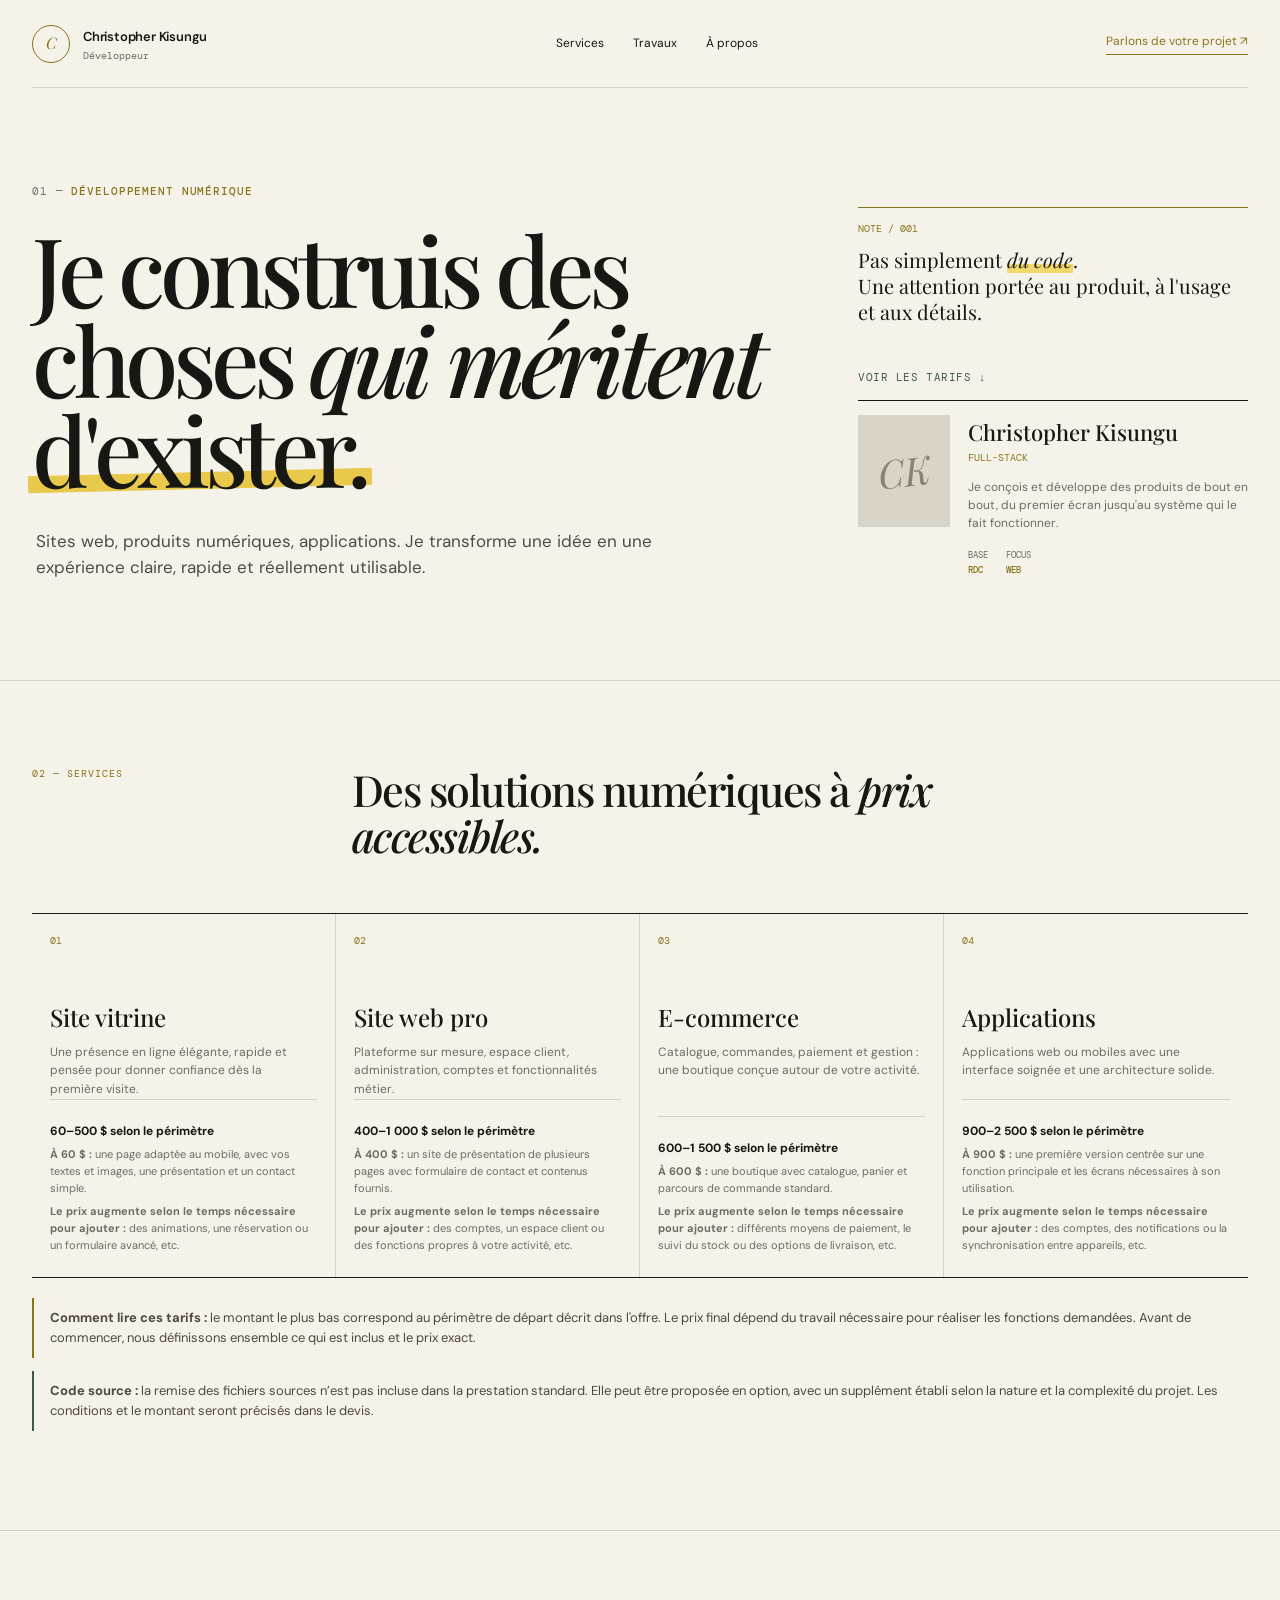
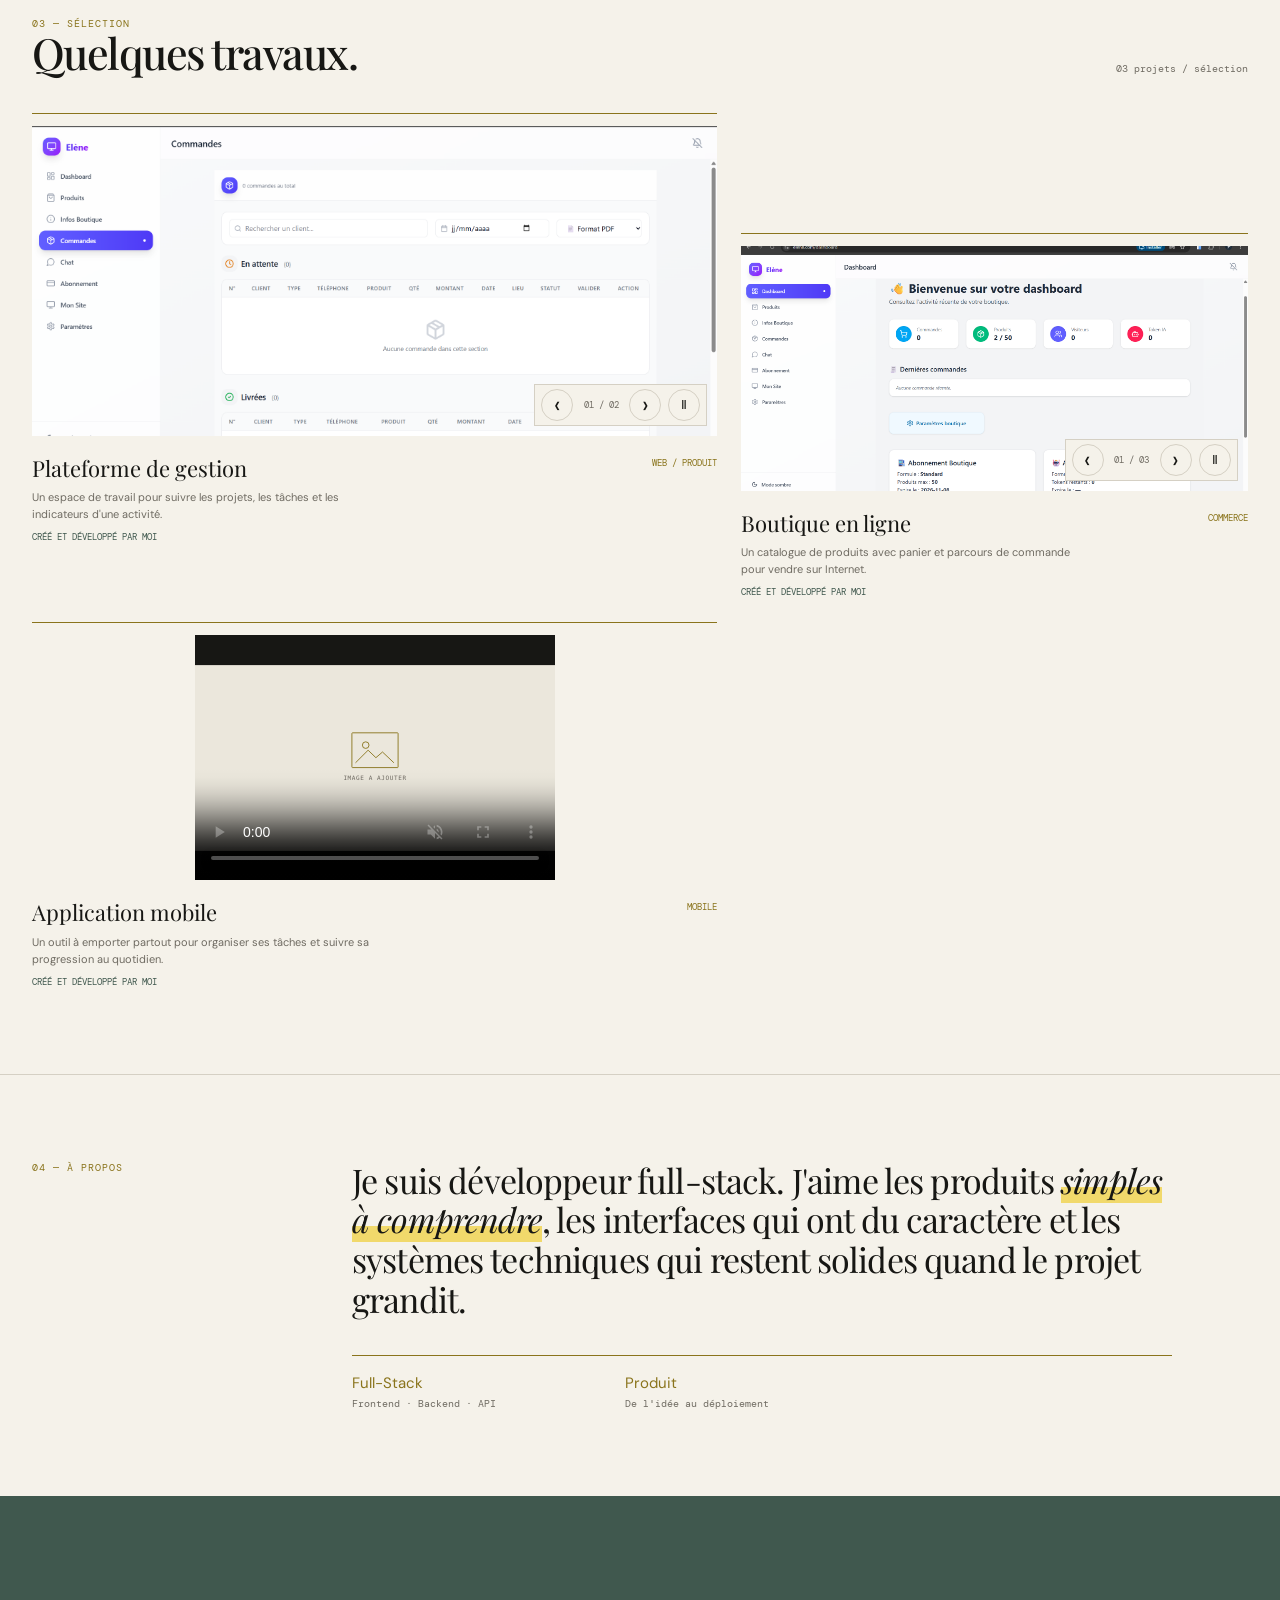
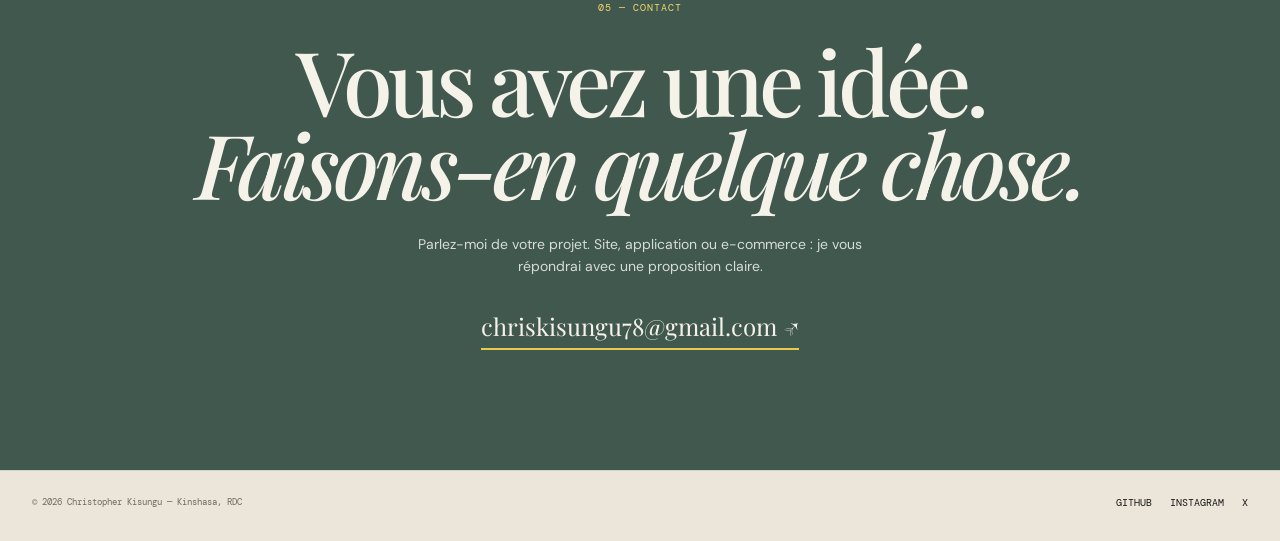
==== commit 8fbfa55c: "feat: 0.3" ====
--- a/index.html
+++ b/index.html
@@ -3,67 +3,20 @@
 <head>
 <meta charset="UTF-8">
 <meta name="viewport" content="width=device-width, initial-scale=1.0">
-<meta name="description" content="Christopher Kisungu — Développeur & Ingénieur IA. Sites web, e-commerce, applications et systèmes intelligents.">
-<title>Christopher Kisungu — Developer & AI Engineer</title>
+<!-- <meta name="description" content="Christopher Kisungu — Développeur full-stack spécialisé en sites web, e-commerce, applications et automatisation."> -->
+<meta name="description" content="Christopher Kisungu — Développeur full-stack spécialisé en sites web, e-commerce et applications.">
+<title>Christopher Kisungu — Développeur full-stack</title>
 <link rel="preconnect" href="https://fonts.googleapis.com">
 <link rel="preconnect" href="https://fonts.gstatic.com" crossorigin>
 <link href="https://fonts.googleapis.com/css2?family=DM+Mono:wght@400;500&family=DM+Sans:wght@400;500;600&family=Playfair+Display:ital,wght@0,500;0,600;1,500;1,600&display=swap" rel="stylesheet">
 <link rel="stylesheet" href="styles.css">
-<style>
-  :root{
-    --paper:#f5f2ea;
-    --paper2:#ebe7dc;
-    --ink:#171714;
-    --soft:#6f6b62;
-    --line:#d5d0c4;
-    --yellow:#e9c94b;
-    --yellow2:#f1d96b;
-    --accent:#8a741c;
-    --green:#40584e;
-  }
-  body{background:var(--paper)}
-  .monogram{border-color:var(--accent);color:var(--accent)}
-  .navlinks a:after,.nav-contact{border-color:var(--accent)}
-  .navlinks a:hover,.nav-contact,.overline b,.label,.note .num,.profile .role,
-  .profile-meta strong,.service-num,.project-type,.fact strong{color:var(--accent)}
-  .overline{color:var(--soft)}
-  .highlight:after{background:var(--yellow)}
-  .note{border-color:var(--accent)}
-  .note p em,.about-copy p em{background:linear-gradient(transparent 65%,var(--yellow2) 65%)}
-  .arrow-link{color:var(--green)}
-  .portrait{background:#d9d4c8}
-  .portrait:before{color:#888174}
-  .section-intro .label,.about>.label,.work-head .label{color:var(--accent)}
-  .service{min-height:290px}
-  .service-price{margin-top:auto;padding-top:22px;display:grid;gap:6px;font-size:11px}
-  .service-price span{color:var(--soft)}
-  .service-price del{margin-left:4px}
-  .service-price{border-top:1px solid var(--line)}
-  .service-price strong{font-size:12px;color:var(--ink)}
-  .service:hover{background:rgba(233,201,75,.12)}
-  .pricing-note{margin-top:20px;padding:10px 16px;border-left:2px solid var(--accent);color:#51483f;font-size:13px}
-  #work{background:transparent}
-  .project{border-color:var(--accent)}
-  .art-two{background:#e7e3d8}
-  .art-two:after{color:var(--ink)}
-  .art-four{background:var(--yellow)}
-  .about .facts{border-color:var(--accent)}
-  .contact{background:var(--green);border-top:0;color:var(--paper)}
-  .contact .label{color:var(--yellow2)}
-  .contact-copy{color:#d7ddd6}
-  .email{border-color:var(--yellow);color:var(--paper)}
-  footer{background:#ebe5da;border-color:var(--line)}
-  @media(max-width:600px){
-    .service{min-height:235px}
-  }
-</style>
 </head>
 <body>
 
 <header class="container nav">
   <a href="#" class="signature">
     <span class="monogram">C</span>
-    <span><strong>Christopher Kisungu</strong><span>Developer / AI Engineer</span></span>
+    <span><strong>Christopher Kisungu</strong><span>Développeur<!-- / Automatisation --></span></span>
   </a>
   <nav class="navlinks">
     <a href="#services">Services</a>
@@ -80,7 +33,7 @@
         <div class="overline">01 — <b>Développement numérique</b></div>
         <h1>Je construis des choses <em>qui méritent</em> <span class="highlight">d'exister.</span></h1>
         <p class="intro">
-          Sites web, produits numériques, applications et intelligence artificielle.
+          Sites web, produits numériques, applications<!-- et automatisation -->.
           Je transforme une idée en une expérience claire, rapide et réellement utilisable.
         </p>
       </div>
@@ -96,11 +49,11 @@
             <div class="portrait"></div>
             <div>
               <h2>Christopher Kisungu</h2>
-              <div class="role">Full-Stack / IA</div>
+              <div class="role">Full-Stack<!-- / Automatisation --></div>
               <p>Je conçois et développe des produits de bout en bout, du premier écran jusqu'au système qui le fait fonctionner.</p>
               <div class="profile-meta">
                 <div>BASE<strong>RDC</strong></div>
-                <div>FOCUS<strong>WEB · IA</strong></div>
+                <div>FOCUS<strong>WEB<!-- · AUTOMATISATION --></strong></div>
               </div>
             </div>
           </div>
@@ -122,8 +75,9 @@
           <h3>Site vitrine</h3>
           <p>Une présence en ligne élégante, rapide et pensée pour donner confiance dès la première visite.</p>
           <div class="service-price">
-            <span>Prix habituel <del>100 $ – 800 $</del></span>
-            <strong>Mon prix : 30 $ – 500 $</strong>
+            <strong>60–500 $ selon le périmètre</strong>
+            <span><b>À 60 $ :</b> une page adaptée au mobile, avec vos textes et images, une présentation et un contact simple.</span>
+            <span><b>Le prix augmente selon le temps nécessaire pour ajouter :</b> des animations, une réservation ou un formulaire avancé, etc.</span>
           </div>
         </article>
         <article class="service">
@@ -131,8 +85,9 @@
           <h3>Site web pro</h3>
           <p>Plateforme sur mesure, espace client, administration, comptes et fonctionnalités métier.</p>
           <div class="service-price">
-            <span>Prix habituel <del>300 $ – 1 500 $</del></span>
-            <strong>Mon prix : 200 $ – 1000 $</strong>
+            <strong>400–1 000 $ selon le périmètre</strong>
+            <span><b>À 400 $ :</b> un site de présentation de plusieurs pages avec formulaire de contact et contenus fournis.</span>
+            <span><b>Le prix augmente selon le temps nécessaire pour ajouter :</b> des comptes, un espace client ou des fonctions propres à votre activité, etc.</span>
           </div>
         </article>
         <article class="service">
@@ -140,8 +95,9 @@
           <h3>E-commerce</h3>
           <p>Catalogue, commandes, paiement et gestion : une boutique conçue autour de votre activité.</p>
           <div class="service-price">
-            <span>Prix habituel <del>500 $ – 3 000 $</del></span>
-            <strong>Mon prix : 400 $ – 1 500 $</strong>
+            <strong>600–1 500 $ selon le périmètre</strong>
+            <span><b>À 600 $ :</b> une boutique avec catalogue, panier et parcours de commande standard.</span>
+            <span><b>Le prix augmente selon le temps nécessaire pour ajouter :</b> différents moyens de paiement, le suivi du stock ou des options de livraison, etc.</span>
           </div>
         </article>
         <article class="service">
@@ -149,21 +105,26 @@
           <h3>Applications</h3>
           <p>Applications web ou mobiles avec une interface soignée et une architecture solide.</p>
           <div class="service-price">
-            <span>Prix habituel <del>800 $ – 5 000 $</del></span>
-            <strong>Mon prix : 600 $ – 2 500 $</strong>
-          </div>
-        </article>
+            <strong>900–2 500 $ selon le périmètre</strong>
+            <span><b>À 900 $ :</b> une première version centrée sur une fonction principale et les écrans nécessaires à son utilisation.</span>
+            <span><b>Le prix augmente selon le temps nécessaire pour ajouter :</b> des comptes, des notifications ou la synchronisation entre appareils, etc.</span>
+          </div>
+        </article>
+        <!-- Service d'automatisation temporairement masqué.
         <article class="service">
           <div class="service-num">05</div>
-          <h3>Ingénierie IA</h3>
-          <p>Agents, automatisation, LLM et intégration d'IA dans des produits qui ont un vrai usage.</p>
-          <div class="service-price">
-            <span>Prix habituel <del>500 $ – 5 000 $</del></span>
-            <strong>Mon prix : 200 $ – 2 000 $</strong>
-          </div>
-        </article>
-      </div>
-      <p class="pricing-note"><strong>À noter :</strong> les tarifs affichés sont des estimations. Le prix final peut être plus élevé selon la complexité, les fonctionnalités et le temps nécessaire. Un devis précis sera proposé après discussion de votre projet.</p>
+          <h3>Automatisation</h3>
+          <p>Des outils reliés entre eux pour simplifier les tâches répétitives et fluidifier votre activité.</p>
+          <div class="service-price">
+            <strong>200–2 000 $ selon le périmètre</strong>
+            <span><b>À 200 $ :</b> un flux simple reliant deux outils pour automatiser une tâche répétitive.</span>
+            <span><b>Le prix augmente selon le temps nécessaire pour ajouter :</b> des connexions entre outils, la gestion des erreurs ou des cas particuliers, etc.</span>
+          </div>
+        </article>
+        -->
+      </div>
+      <p class="pricing-note"><strong>Comment lire ces tarifs :</strong> le montant le plus bas correspond au périmètre de départ décrit dans l'offre. Le prix final dépend du travail nécessaire pour réaliser les fonctions demandées. Avant de commencer, nous définissons ensemble ce qui est inclus et le prix exact.</p>
+      <p class="source-code-note"><strong>Code source :</strong> la remise des fichiers sources n’est pas incluse dans la prestation standard. Elle peut être proposée en option, avec un supplément établi selon la nature et la complexité du projet. Les conditions et le montant seront précisés dans le devis.</p>
     </div>
   </section>
 
@@ -174,35 +135,86 @@
           <div class="label">03 — Sélection</div>
           <h2 class="section-title">Quelques travaux.</h2>
         </div>
-        <div class="work-count">04 projets / sélection</div>
-      </div>
-
+        <div class="work-count">03 projets / sélection</div>
+      </div>
+
+      <!-- Remplace les src par tes images et duplique une div.project-slide pour en ajouter d'autres. -->
       <div class="projects">
         <article class="project">
-          <div class="project-art art-one"></div>
+          <figure class="project-art project-image-slot">
+            <div class="project-gallery" role="region" aria-label="Galerie du projet de gestion">
+              <div class="project-slide"><img class="project-image" src="project-elene_g.png" alt="Aperçu 1 du projet de gestion"></div>
+              <div class="project-slide"><img class="project-image" src="project-elene_g2.png" alt="Aperçu 2 du projet de gestion"></div>
+            </div>
+            <div class="project-gallery-controls">
+              <button class="gallery-control gallery-previous" type="button" aria-label="Image précédente">‹</button>
+              <span class="gallery-count">01 / 02</span>
+              <button class="gallery-control gallery-next" type="button" aria-label="Image suivante">›</button>
+              <button class="gallery-pause" type="button" aria-label="Mettre le défilement en pause" aria-pressed="false">Ⅱ</button>
+            </div>
+          </figure>
           <div class="project-info">
-            <div><div class="project-title">Plateforme digitale</div><div class="project-desc">Une application web complète, pensée pour un usage quotidien.</div></div>
+            <div><div class="project-title">Plateforme de gestion</div><div class="project-desc">Un espace de travail pour suivre les projets, les tâches et les indicateurs d'une activité.</div><div class="project-creator">Créé et développé par moi</div></div>
             <div class="project-type">Web / Produit</div>
           </div>
         </article>
         <article class="project">
-          <div class="project-art art-two"></div>
+          <figure class="project-art project-image-slot">
+            <div class="project-gallery" role="region" aria-label="Galerie de la boutique en ligne">
+              <div class="project-slide"><img class="project-image" src="project-elene.png" alt="Aperçu 1 de la boutique en ligne"></div>
+              <div class="project-slide"><img class="project-image" src="project-elene2.png" alt="Aperçu 2 de la boutique en ligne"></div>
+              <div class="project-slide"><img class="project-image" src="project-elene3.png" alt="Aperçu 3 de la boutique en ligne"></div>
+            </div>
+            <div class="project-gallery-controls">
+              <button class="gallery-control gallery-previous" type="button" aria-label="Image précédente">‹</button>
+              <span class="gallery-count">01 / 03</span>
+              <button class="gallery-control gallery-next" type="button" aria-label="Image suivante">›</button>
+              <button class="gallery-pause" type="button" aria-label="Mettre le défilement en pause" aria-pressed="false">Ⅱ</button>
+            </div>
+          </figure>
           <div class="project-info">
-            <div><div class="project-title">E-commerce</div><div class="project-desc">Une expérience de vente simple, rapide et adaptée au mobile.</div></div>
+            <div><div class="project-title">Boutique en ligne</div><div class="project-desc">Un catalogue de produits avec panier et parcours de commande pour vendre sur Internet.</div><div class="project-creator">Créé et développé par moi</div></div>
             <div class="project-type">Commerce</div>
           </div>
         </article>
+        <!-- Projet d'automatisation temporairement masqué.
         <article class="project">
-          <div class="project-art art-three"></div>
+          <figure class="project-art project-image-slot">
+            <div class="project-gallery" role="region" aria-label="Galerie du projet d'automatisation">
+              <div class="project-slide"><img class="project-image" src="project-placeholder.svg" alt="Aperçu 1 du projet d'automatisation"></div>
+              <div class="project-slide"><img class="project-image" src="project-placeholder.svg" alt="Aperçu 2 du projet d'automatisation"></div>
+            </div>
+            <div class="project-gallery-controls">
+              <button class="gallery-control gallery-previous" type="button" aria-label="Image précédente">‹</button>
+              <span class="gallery-count">01 / 02</span>
+              <button class="gallery-control gallery-next" type="button" aria-label="Image suivante">›</button>
+              <button class="gallery-pause" type="button" aria-label="Mettre le défilement en pause" aria-pressed="false">Ⅱ</button>
+            </div>
+          </figure>
           <div class="project-info">
-            <div><div class="project-title">Système IA</div><div class="project-desc">Assistant et automatisation intégrés directement au produit.</div></div>
-            <div class="project-type">Artificial intelligence</div>
-          </div>
-        </article>
+            <div><div class="project-title">Flux d'automatisation</div><div class="project-desc">Un enchaînement d'actions qui transfère les demandes, met à jour les dossiers et envoie les confirmations.</div><div class="project-creator">Créé et développé par moi</div></div>
+            <div class="project-type">Automatisation</div>
+          </div>
+        </article>
+        -->
         <article class="project">
-          <div class="project-art art-four"></div>
+          <figure class="project-art project-image-slot application-project-art">
+            <div class="project-gallery" role="region" aria-label="Galerie de l'application mobile">
+              <div class="project-slide">
+                <video class="project-image" controls autoplay muted loop playsinline preload="none" poster="project-placeholder.svg" aria-label="Vidéo de présentation de l'application mobile">
+                  <source src="CBET1315.MP4" type="video/mp4">
+                </video>
+              </div>
+            </div>
+            <div class="project-gallery-controls" hidden>
+              <button class="gallery-control gallery-previous" type="button" aria-label="Image précédente">‹</button>
+              <span class="gallery-count">01 / 02</span>
+              <button class="gallery-control gallery-next" type="button" aria-label="Image suivante">›</button>
+              <button class="gallery-pause" type="button" aria-label="Mettre le défilement en pause" aria-pressed="false">Ⅱ</button>
+            </div>
+          </figure>
           <div class="project-info">
-            <div><div class="project-title">Application mobile</div><div class="project-desc">Une interface mobile conçue autour d'un besoin concret.</div></div>
+            <div><div class="project-title">Application mobile</div><div class="project-desc">Un outil à emporter partout pour organiser ses tâches et suivre sa progression au quotidien.</div><div class="project-creator">Créé et développé par moi</div></div>
             <div class="project-type">Mobile</div>
           </div>
         </article>
@@ -215,13 +227,13 @@
       <div class="label">04 — À propos</div>
       <div class="about-copy">
         <p>
-          Je suis développeur full-stack et ingénieur IA. J'aime les produits
+          Je suis développeur full-stack. J'aime les produits
           <em>simples à comprendre</em>, les interfaces qui ont du caractère et
           les systèmes techniques qui restent solides quand le projet grandit.
         </p>
         <div class="facts">
           <div class="fact"><strong>Full-Stack</strong>Frontend · Backend · API</div>
-          <div class="fact"><strong>Intelligence artificielle</strong>LLM · Agents · Automatisation</div>
+          <!-- <div class="fact"><strong>Automatisation</strong>Flux de travail · Outils connectés</div> -->
           <div class="fact"><strong>Produit</strong>De l'idée au déploiement</div>
         </div>
       </div>
@@ -232,7 +244,7 @@
     <div class="container">
       <div class="label">05 — Contact</div>
       <h2>Vous avez une idée.<br><em>Faisons-en quelque chose.</em></h2>
-      <p class="contact-copy">Parlez-moi de votre projet. Site, application, e-commerce ou IA — je vous répondrai avec une proposition claire.</p>
+      <p class="contact-copy">Parlez-moi de votre projet. Site, application ou e-commerce<!-- ou automatisation --> : je vous répondrai avec une proposition claire.</p>
       <a class="email" href="mailto:chriskisungu78@gmail.com">chriskisungu78@gmail.com ↗</a>
     </div>
   </section>
@@ -249,6 +261,62 @@
   </div>
 </footer>
 
-<script>document.getElementById("year").textContent=new Date().getFullYear();</script>
+<script>
+document.getElementById("year").textContent=new Date().getFullYear();
+
+document.querySelectorAll(".project").forEach((project) => {
+  const gallery = project.querySelector(".project-gallery");
+  const slides = Array.from(gallery.children);
+  const previousButton = project.querySelector(".gallery-previous");
+  const nextButton = project.querySelector(".gallery-next");
+  const pauseButton = project.querySelector(".gallery-pause");
+  const controls = project.querySelector(".project-gallery-controls");
+  const count = project.querySelector(".gallery-count");
+  const reducedMotion = window.matchMedia("(prefers-reduced-motion: reduce)");
+  let autoplayTimer;
+  let userPaused = false;
+
+  controls.hidden = slides.length < 2;
+
+  const updateGallery = () => {
+    const currentSlide = Math.round(gallery.scrollLeft / gallery.clientWidth);
+    count.textContent = `${String(currentSlide + 1).padStart(2, "0")} / ${String(slides.length).padStart(2, "0")}`;
+  };
+
+  const currentSlide = () => Math.round(gallery.scrollLeft / gallery.clientWidth);
+  const showSlide = (index) => {
+    const nextIndex = (index + slides.length) % slides.length;
+    gallery.scrollTo({ left: nextIndex * gallery.clientWidth, behavior: reducedMotion.matches ? "auto" : "smooth" });
+  };
+  const stopAutoplay = () => {
+    window.clearInterval(autoplayTimer);
+    autoplayTimer = undefined;
+  };
+  const startAutoplay = () => {
+    if (autoplayTimer || userPaused || reducedMotion.matches || document.hidden || project.matches(":hover") || project.contains(document.activeElement) || slides.length < 2) return;
+    autoplayTimer = window.setInterval(() => showSlide(currentSlide() + 1), 4000);
+  };
+
+  previousButton.addEventListener("click", () => showSlide(currentSlide() - 1));
+  nextButton.addEventListener("click", () => showSlide(currentSlide() + 1));
+  pauseButton.addEventListener("click", () => {
+    userPaused = !userPaused;
+    pauseButton.setAttribute("aria-pressed", String(userPaused));
+    pauseButton.setAttribute("aria-label", userPaused ? "Reprendre le défilement" : "Mettre le défilement en pause");
+    pauseButton.textContent = userPaused ? "▶" : "Ⅱ";
+    if (userPaused) stopAutoplay();
+    else startAutoplay();
+  });
+  project.addEventListener("pointerenter", stopAutoplay);
+  project.addEventListener("pointerleave", startAutoplay);
+  project.addEventListener("focusin", stopAutoplay);
+  project.addEventListener("focusout", startAutoplay);
+  document.addEventListener("visibilitychange", () => document.hidden ? stopAutoplay() : startAutoplay());
+  reducedMotion.addEventListener("change", () => reducedMotion.matches ? stopAutoplay() : startAutoplay());
+  gallery.addEventListener("scroll", () => window.requestAnimationFrame(updateGallery), { passive: true });
+  updateGallery();
+  startAutoplay();
+});
+</script>
 </body>
 </html>
--- a/styles.css
+++ b/styles.css
@@ -95,7 +95,7 @@
 .label{font:10px var(--mono);text-transform:uppercase;color:var(--soft);letter-spacing:.1em}
 .section-title{font-family:var(--serif);font-size:43px;line-height:1.05;font-weight:500;letter-spacing:-.035em;margin:0;max-width:700px}
 .section-title em{font-weight:500}
-.services{display:grid;grid-template-columns:repeat(5,1fr);border-top:1px solid var(--ink);border-bottom:1px solid var(--ink)}
+.services{display:grid;grid-template-columns:repeat(4,1fr);border-top:1px solid var(--ink);border-bottom:1px solid var(--ink)}
 .service{
   min-height:255px;padding:20px 18px 22px;border-right:1px solid var(--line);
   display:flex;flex-direction:column;transition:.25s;
@@ -116,38 +116,122 @@
 .project:nth-child(3){margin-top:0}
 .project:nth-child(4){margin-top:120px}
 .project-art{
-  height:310px;background:#ddd8cc;position:relative;overflow:hidden;
+  height:310px;margin:0;background:#ddd8cc;position:relative;overflow:hidden;
 }
 .project:nth-child(2) .project-art,.project:nth-child(3) .project-art{height:245px}
-.art-one{
-  background:
-  linear-gradient(135deg,transparent 50%,rgba(233,201,75,.9) 50%),
-  #20221e;
-}
-.art-one:after{
-  content:"ARCHITECTURE\A DIGITAL PRODUCTS";
-  white-space:pre;font:500 34px/1.05 var(--serif);color:#f5f2ea;
-  position:absolute;left:28px;top:27px;
-}
+.project-art img,.project-art video{width:100%;height:100%;display:block;object-fit:cover}
+.project-image-slot{background:var(--paper2)}
+.project-gallery{display:flex;width:100%;height:100%;overflow-x:auto;scroll-snap-type:x mandatory;scrollbar-width:none;overscroll-behavior-x:contain;scroll-behavior:smooth}
+.project-gallery::-webkit-scrollbar{display:none}
+.project-slide{flex:0 0 100%;width:100%;height:100%;scroll-snap-align:start}
+.project-gallery-controls{position:absolute;right:10px;bottom:10px;z-index:1;display:flex;align-items:center;gap:7px;padding:4px 6px;border:1px solid var(--line);background:var(--paper)}
+.project-gallery-controls[hidden]{display:none}
+.gallery-control,.gallery-pause{width:32px;height:32px;padding:0;border:1px solid var(--line);border-radius:50%;background:var(--paper);color:var(--ink);cursor:pointer}
+.gallery-control{font:24px/1 var(--sans)}
+.gallery-pause{font:12px/1 var(--sans)}
+.gallery-control:disabled{opacity:.4;cursor:default}
+.gallery-control:focus-visible,.gallery-pause:focus-visible{outline:2px solid var(--accent);outline-offset:2px}
+.gallery-count{min-width:42px;color:var(--soft);font:9px var(--mono);text-align:center}
+.project-art.application-project-art{width:min(100%,360px);height:auto;aspect-ratio:9 / 16;margin-inline:auto;background:#171714}
+.application-project-art .project-gallery,.application-project-art .project-slide{height:100%}
+.application-project-art video{object-fit:contain;background:#171714}
+.image-slot-label{font:10px var(--mono);color:var(--soft);text-transform:uppercase}
+.art-one{background:linear-gradient(135deg,#20221e 0 48%,#d8c15c 48% 100%)}
+.dashboard-preview{
+  position:absolute;inset:14% 7% 9%;background:#f8f7f1;color:#24251f;
+  box-shadow:0 18px 38px rgba(0,0,0,.24);animation:preview-float 5s ease-in-out infinite;
+}
+.preview-topbar{height:36px;padding:0 14px;display:flex;align-items:center;gap:10px;border-bottom:1px solid #e9e7df;font:9px var(--sans)}
+.preview-mark{font:italic 15px var(--serif);color:#8a741c}
+.preview-topbar i{width:7px;height:7px;margin-left:auto;border-radius:50%;background:#7b9a6a}
+.dashboard-body{height:calc(100% - 36px);display:grid;grid-template-columns:38px 1fr}
+.preview-sidebar{display:flex;flex-direction:column;align-items:center;gap:14px;padding-top:17px;border-right:1px solid #e9e7df}
+.preview-sidebar b{width:12px;height:12px;border-radius:3px;background:#dedbd1}
+.preview-sidebar b:first-child{background:#d9c455}
+.dashboard-content{padding:13px 18px}
+.preview-greeting{font:500 12px var(--sans)}
+.preview-greeting span{float:right;color:#a78d2f;font-size:8px}
+.metric-row{display:grid;grid-template-columns:1fr 1fr;gap:9px;margin-top:12px}
+.metric-row div,.chart-panel{padding:8px 10px;border:1px solid #e9e7df;background:#fff}
+.metric-row small{display:block;color:#89867c;font:7px var(--mono)}
+.metric-row strong{display:block;margin-top:4px;font:500 18px var(--serif)}
+.chart-panel{margin-top:9px;height:calc(100% - 76px);min-height:55px;padding-bottom:6px}
+.chart-heading{display:flex;justify-content:space-between;font:8px var(--sans)}
+.chart-heading span{color:#89867c;font:7px var(--mono)}
+.chart-bars{height:calc(100% - 12px);display:flex;align-items:end;gap:5px;padding-top:9px}
+.chart-bars i{flex:1;height:35%;background:#d9c455;transform-origin:bottom;animation:chart-grow 1.8s ease-in-out infinite alternate}
+.chart-bars i:nth-child(2){height:55%;animation-delay:.2s}.chart-bars i:nth-child(3){height:42%;animation-delay:.4s}
+.chart-bars i:nth-child(4){height:76%;animation-delay:.1s}.chart-bars i:nth-child(5){height:60%;animation-delay:.5s}
+.chart-bars i:nth-child(6){height:88%;animation-delay:.3s}.chart-bars i:nth-child(7){height:68%;animation-delay:.6s}
 .art-two{background:#e7e3d8}
-.art-two:after{
-  content:"BOUTIQUE\A EN LIGNE";
-  white-space:pre;position:absolute;right:22px;bottom:20px;
-  font:500 42px/.88 var(--serif);text-align:right;
-}
-.art-three{background:#1c1c19}
-.art-three:after{
-  content:"AI";position:absolute;left:50%;top:50%;transform:translate(-50%,-50%);
-  font:italic 145px var(--serif);color:var(--yellow);
-}
+.shop-preview{position:absolute;inset:0;padding:17px 6%;color:#292820;animation:preview-float 6s ease-in-out infinite}
+.shop-header{display:flex;justify-content:space-between;gap:8px;align-items:center;font:7px var(--mono);white-space:nowrap}
+.shop-header>span:first-child{font-weight:500;letter-spacing:.04em}
+.shop-header b{font-weight:500}
+.shop-title{margin-top:17px;font:500 27px/.92 var(--serif)}
+.shop-title em{font-weight:500}
+.shop-products{display:grid;grid-template-columns:repeat(3,1fr);gap:9px;margin-top:12px}
+.shop-product{min-width:0;font:6px var(--mono)}
+.shop-product i{height:76px;display:block;position:relative;overflow:hidden;background:#d7d2c4}
+.shop-product small{display:block;overflow:hidden;margin-top:5px;white-space:nowrap;text-overflow:ellipsis;color:#6f6b62;font-size:6px}
+.shop-product>b{display:block;margin-top:2px;font:9px var(--sans)}
+.product-vase i{background:#d8d2c5}
+.product-vase i:after{content:"";position:absolute;left:50%;bottom:10px;width:24px;height:38px;transform:translateX(-50%);border-radius:8px 8px 12px 12px;background:#a68d70;animation:product-drift 3s ease-in-out infinite}
+.product-vase i:before{content:"";position:absolute;z-index:1;left:50%;bottom:46px;width:10px;height:8px;transform:translateX(-50%);border:2px solid #a68d70;border-bottom:0}
+.product-chair i{background:#d3d7ce}
+.product-chair i:after{content:"";position:absolute;left:50%;bottom:14px;width:31px;height:25px;transform:translateX(-50%);border:5px solid #6d7765;border-bottom:0;animation:product-drift 3s ease-in-out .4s infinite}
+.product-chair i:before{content:"";position:absolute;left:50%;bottom:8px;width:31px;height:6px;transform:translateX(-50%);background:#6d7765}
+.product-lamp i{background:#d9d1c3}
+.product-lamp i:after{content:"";position:absolute;left:50%;bottom:17px;width:5px;height:26px;transform:translateX(-50%);background:#6d6556}
+.product-lamp i:before{content:"";position:absolute;left:50%;bottom:42px;width:30px;height:18px;transform:translateX(-50%);border-radius:18px 18px 3px 3px;background:#d7b74f;animation:product-drift 3s ease-in-out .8s infinite}
+.art-three{background:#1c1c19;color:#f5f2ea}
+.automation-preview{position:absolute;inset:11% 9%;padding:15px 18px;background:#282923;border:1px solid #44463b;box-shadow:0 16px 35px rgba(0,0,0,.25)}
+.automation-heading,.automation-footer{display:flex;justify-content:space-between;gap:10px;align-items:center;font:7px var(--mono);color:#aaa99e}
+.automation-heading b{color:#c9d693;font-weight:400}
+.automation-heading b i{display:inline-block;width:6px;height:6px;margin-right:4px;border-radius:50%;background:#a5bd71}
+.automation-flow{width:min(100%,340px);margin:9px auto 7px}
+.flow-node{height:35px;padding:0 9px;display:flex;align-items:center;gap:8px;background:#34362f;border:1px solid #494b42}
+.flow-icon{width:20px;height:20px;display:grid;place-items:center;background:#51594a;color:#d7dfc3;font:12px var(--sans)}
+.flow-icon-yellow{background:#625b37;color:#e9d875}.flow-icon-green{background:#3d5b50;color:#b8d4c4}
+.flow-node div{display:grid;gap:2px}
+.flow-node small{font:6px var(--mono);color:#aaa99e}
+.flow-node div b{font:8px var(--sans);font-weight:500}
+.flow-check{margin-left:auto;color:#b9cf86;font:10px var(--sans)}
+.flow-connector{height:8px;margin-left:19px;border-left:1px solid #77785e;position:relative}
+.flow-connector i{position:absolute;left:-2px;top:0;width:4px;height:4px;border-radius:50%;background:#e9c94b;animation:flow-travel 1.6s linear infinite}
+.flow-connector:nth-of-type(4) i{animation-delay:.55s}
+.automation-footer{padding-top:6px;border-top:1px solid #44463b;font-size:6px}
 .art-four{background:var(--yellow)}
-.art-four:after{
-  content:"APP";position:absolute;left:23px;top:20px;font:500 90px var(--serif);
-}
+.mobile-preview{position:absolute;inset:0;display:grid;place-items:center;overflow:hidden}
+.phone-frame{width:174px;height:270px;position:relative;padding:24px 13px 12px;border:5px solid #282923;border-radius:25px;background:#f8f6ee;color:#262720;box-shadow:0 18px 32px rgba(0,0,0,.22);animation:phone-float 4s ease-in-out infinite}
+.phone-island{position:absolute;top:6px;left:50%;width:48px;height:10px;transform:translateX(-50%);border-radius:8px;background:#282923}
+.phone-status{display:flex;justify-content:space-between;font:6px var(--mono)}
+.phone-greeting{margin-top:12px;color:#77766e;font:6px var(--mono)}
+.phone-greeting strong{display:block;margin-top:6px;color:#262720;font:500 17px/.95 var(--serif)}
+.phone-greeting em{font-weight:500}
+.phone-progress{margin-top:12px;padding:8px;background:#eeece3}
+.phone-progress div{display:flex;justify-content:space-between;font:6px var(--sans)}
+.phone-progress b{font-weight:600}
+.phone-progress>i{height:4px;display:block;margin-top:6px;background:#d8d5ca}
+.phone-progress>i span{width:68%;height:100%;display:block;background:#879279;animation:progress-fill 2.5s ease-in-out infinite alternate}
+.phone-task{display:flex;align-items:center;gap:7px;margin-top:8px;padding:7px 5px;border-bottom:1px solid #e7e4da;font:7px var(--sans)}
+.phone-task>span:nth-child(2){flex:1}
+.phone-task strong{display:block;margin-top:3px;color:#858278;font:6px var(--mono)}
+.phone-task>b{font:13px var(--sans);color:#8a741c}
+.task-check{width:12px;height:12px;display:grid;place-items:center;border-radius:50%;background:#75856b;color:white;font:7px var(--sans)}
+.task-open{border:1px solid #b6b1a4;background:transparent}
+.phone-nav{position:absolute;right:12px;bottom:8px;left:12px;display:flex;justify-content:space-around;padding-top:6px;border-top:1px solid #e7e4da;color:#77766e;font:11px var(--sans)}
 .project-info{display:flex;justify-content:space-between;gap:20px;padding:15px 0 0}
 .project-title{font-family:var(--serif);font-size:22px}
 .project-type{font:9px var(--mono);text-transform:uppercase;color:var(--soft);padding-top:6px}
 .project-desc{font-size:11px;color:var(--soft);max-width:350px;margin-top:4px}
+.project-creator{margin-top:8px;font:9px var(--mono);text-transform:uppercase;color:var(--green)}
+@keyframes preview-float{0%,100%{transform:translateY(0)}50%{transform:translateY(-5px)}}
+@keyframes chart-grow{from{transform:scaleY(.74)}to{transform:scaleY(1)}}
+@keyframes product-drift{0%,100%{translate:0 0}50%{translate:0 -3px}}
+@keyframes flow-travel{from{top:0;opacity:0}20%{opacity:1}to{top:7px;opacity:0}}
+@keyframes phone-float{0%,100%{transform:translateY(7px) rotate(-2deg)}50%{transform:translateY(-5px) rotate(1deg)}}
+@keyframes progress-fill{from{width:55%}to{width:68%}}
 
 /* ABOUT */
 .about{display:grid;grid-template-columns:260px 1fr;gap:60px}
@@ -202,7 +286,65 @@
  .section{padding:65px 0}
  .section-title{font-size:35px}
  .project-art,.project:nth-child(2) .project-art,.project:nth-child(3) .project-art{height:230px}
+ .dashboard-preview{inset:13% 5% 8%}
+ .dashboard-content{padding:10px 11px}
+ .shop-preview{padding:17px 5%}
+ .shop-title{font-size:24px}
+ .shop-product i{height:69px}
+ .automation-preview{inset:10% 5%;padding:13px 10px}
+ .flow-node{height:34px;padding:0 6px;gap:6px}
+ .phone-frame{width:164px;height:250px}
  .about-copy p{font-size:27px}
  .facts{grid-template-columns:1fr;gap:18px}
  .footer{align-items:flex-start;flex-direction:column;gap:15px}
-}+}
+  :root{
+    --paper:#f5f2ea;
+    --paper2:#ebe7dc;
+    --ink:#171714;
+    --soft:#6f6b62;
+    --line:#d5d0c4;
+    --yellow:#e9c94b;
+    --yellow2:#f1d96b;
+    --accent:#8a741c;
+    --green:#40584e;
+  }
+  body{background:var(--paper)}
+  .monogram{border-color:var(--accent);color:var(--accent)}
+  .navlinks a:after,.nav-contact{border-color:var(--accent)}
+  .navlinks a:hover,.nav-contact,.overline b,.label,.note .num,.profile .role,
+  .profile-meta strong,.service-num,.project-type,.fact strong{color:var(--accent)}
+  .overline{color:var(--soft)}
+  .highlight:after{background:var(--yellow)}
+  .note{border-color:var(--accent)}
+  .note p em,.about-copy p em{background:linear-gradient(transparent 65%,var(--yellow2) 65%)}
+  .arrow-link{color:var(--green)}
+  .portrait{background:#d9d4c8}
+  .portrait:before{color:#888174}
+  .section-intro .label,.about>.label,.work-head .label{color:var(--accent)}
+  .service{min-height:290px}
+  .service-price{margin-top:auto;padding-top:22px;display:grid;gap:6px;font-size:11px}
+  .service-price span{color:var(--soft)}
+  .service-price del{margin-left:4px}
+  .service-price{border-top:1px solid var(--line)}
+  .service-price strong{font-size:12px;color:var(--ink)}
+  .service:hover{background:rgba(233,201,75,.12)}
+  .pricing-note{margin-top:20px;padding:10px 16px;border-left:2px solid var(--accent);color:#51483f;font-size:13px}
+  #work{background:transparent}
+  .project{border-color:var(--accent)}
+  .art-two{background:#e7e3d8}
+  .art-two:after{color:var(--ink)}
+  .art-four{background:var(--yellow)}
+  .about .facts{border-color:var(--accent)}
+  .contact{background:var(--green);border-top:0;color:var(--paper)}
+  .contact .label{color:var(--yellow2)}
+  .contact-copy{color:#d7ddd6}
+  .email{border-color:var(--yellow);color:var(--paper)}
+  footer{background:#ebe5da;border-color:var(--line)}
+  @media(max-width:600px){
+    .service{min-height:235px}
+  }
+  .source-code-note{margin-top:10px;padding:10px 16px;border-left:2px solid var(--green);color:#51483f;font-size:13px}
+@media(prefers-reduced-motion:reduce){
+ *,*::before,*::after{scroll-behavior:auto!important;animation-duration:.01ms!important;animation-iteration-count:1!important;transition-duration:.01ms!important}
+}
